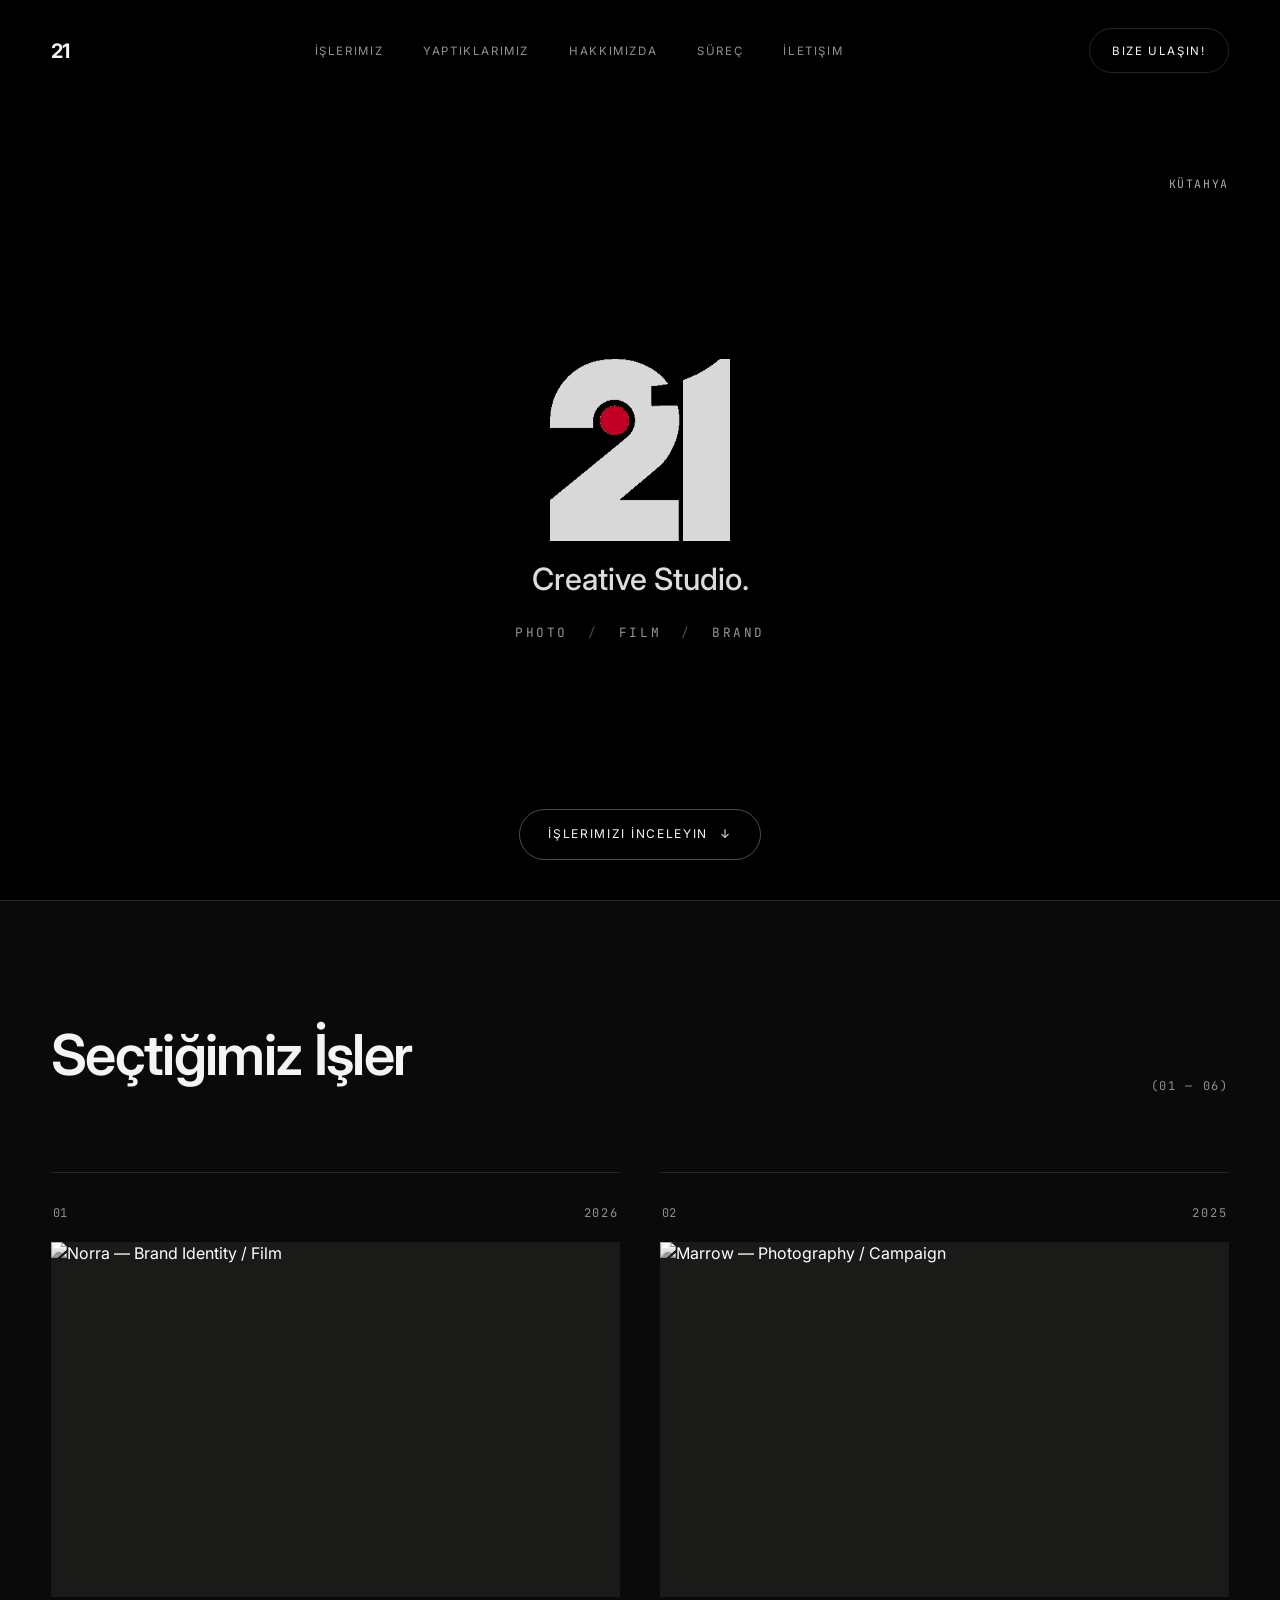
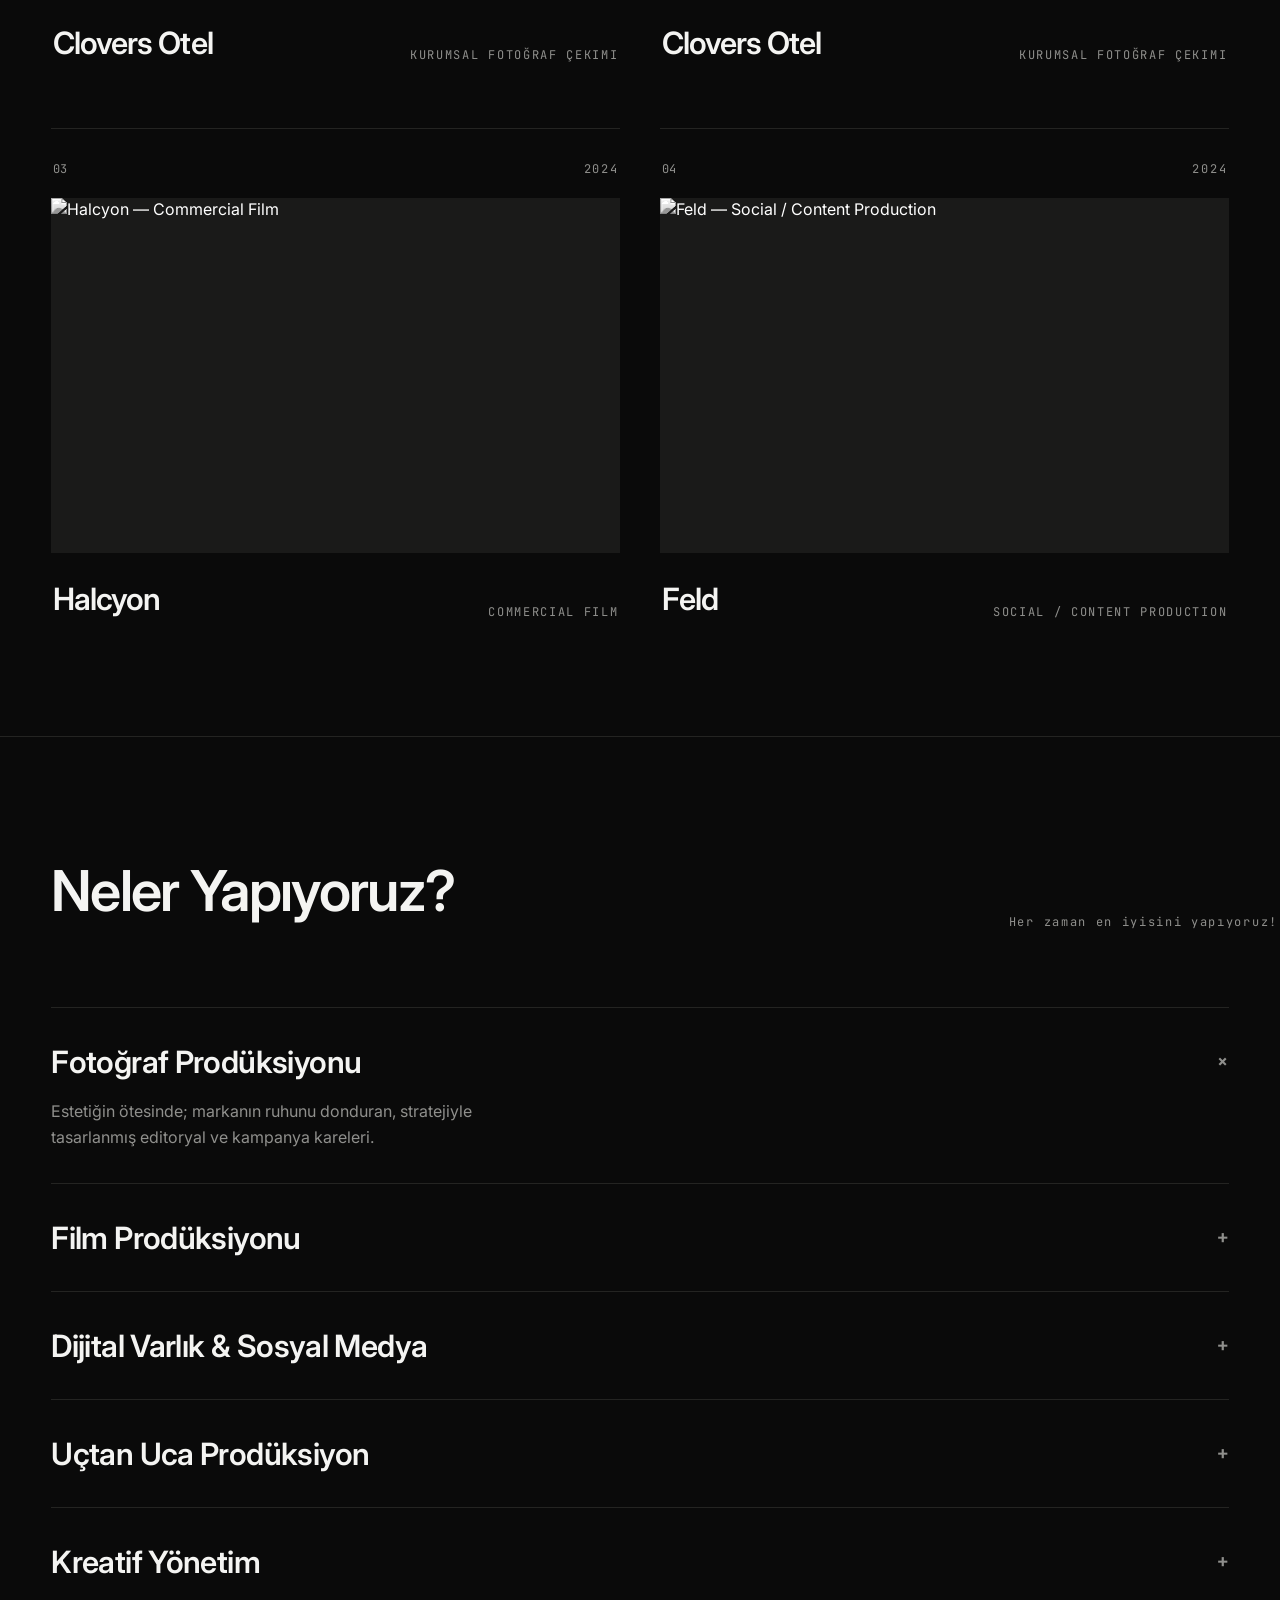
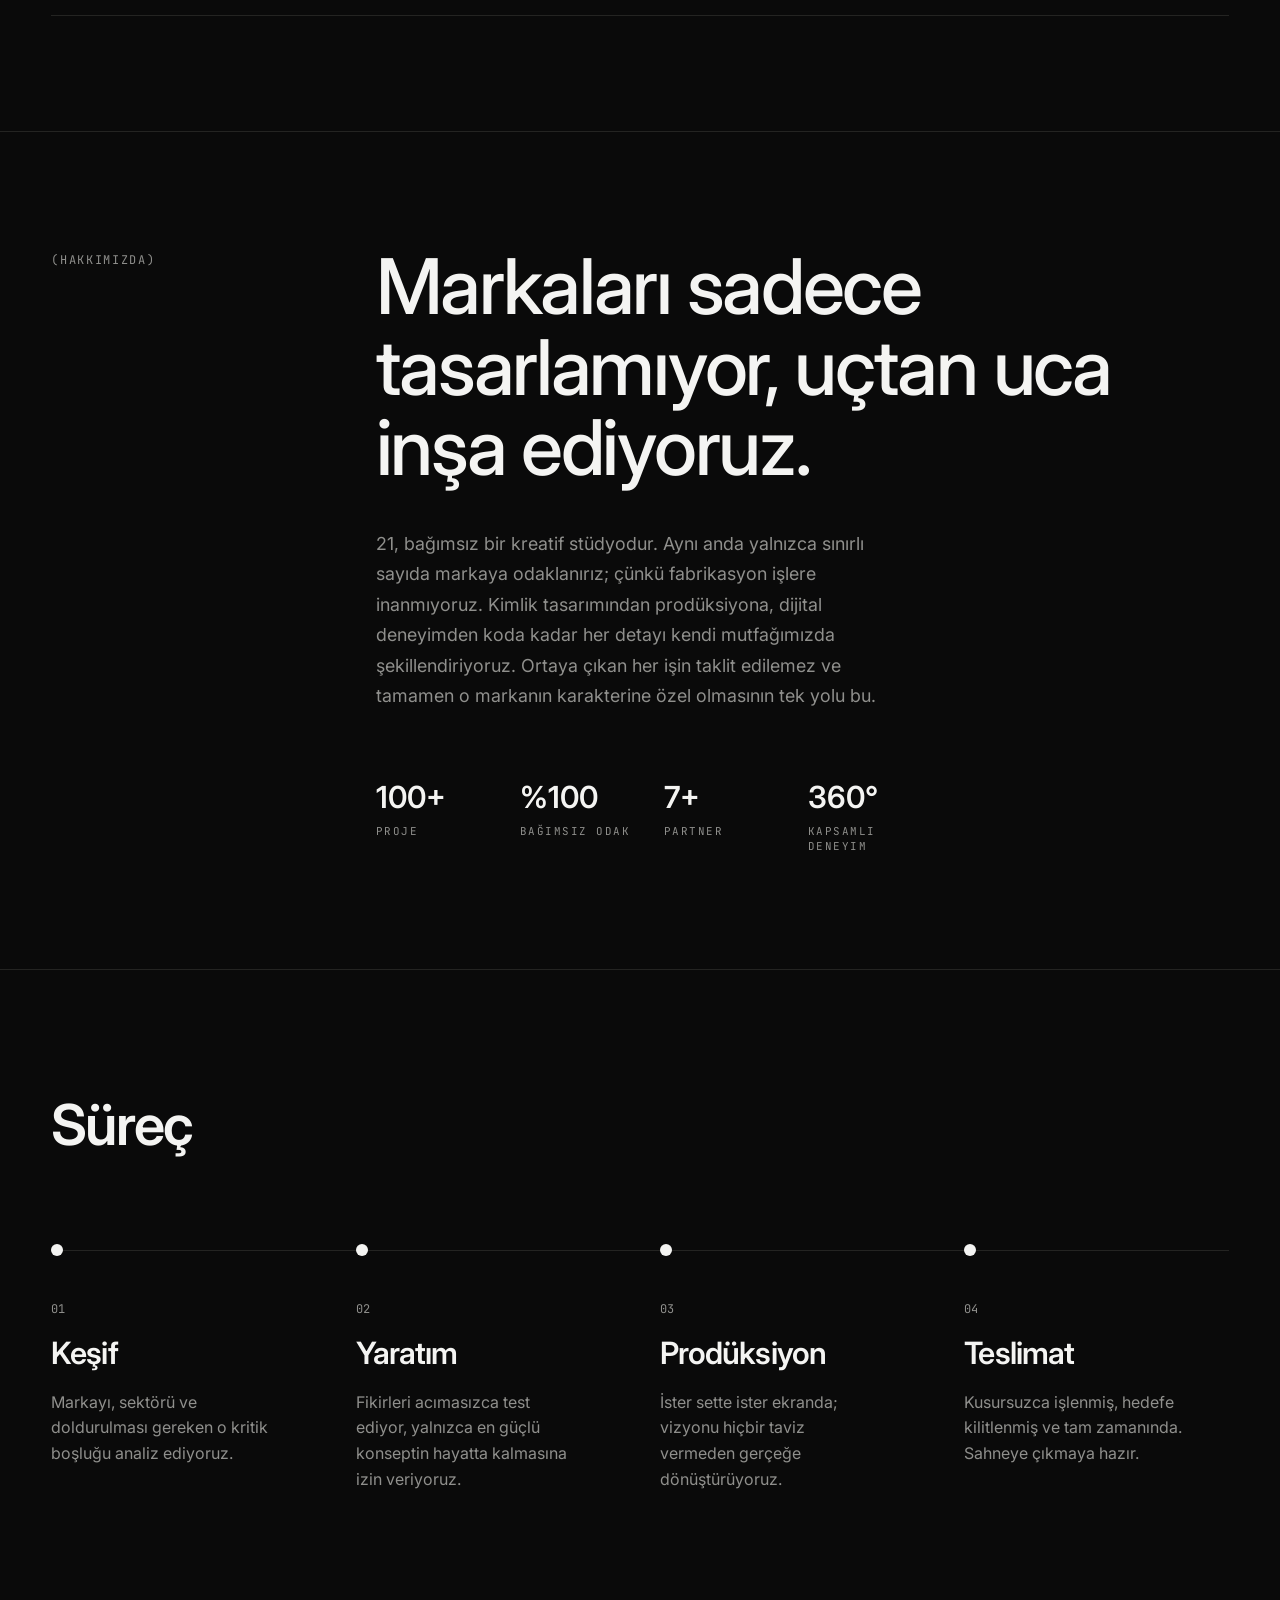
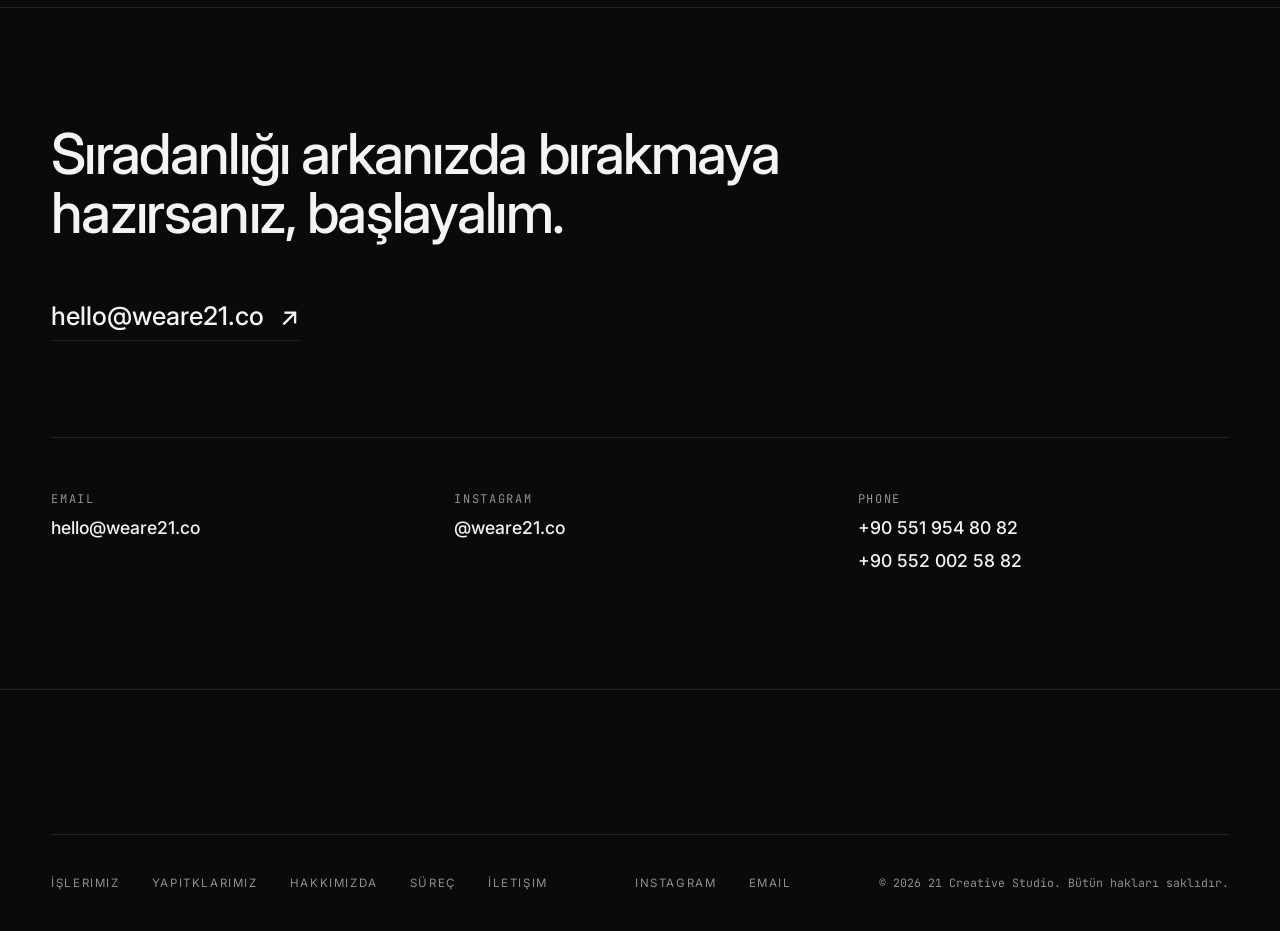
==== index.html @ 842f1d1d "index.html" ====
<!DOCTYPE html>
<html lang="en">
<head>
<meta charset="UTF-8">
<meta name="viewport" content="width=device-width, initial-scale=1.0">
<title>21 — Creative Studio</title>
<meta name="description" content="21 is a creative studio working across photography, cinematography, branding, social and content production. We believe strong visuals create unforgettable brands.">
<meta name="keywords" content="21 studio, creative agency, photography studio, commercial film production, brand identity agency, content production studio">
<meta property="og:title" content="21 — Creative Studio">
<meta property="og:description" content="Photography. Film. Brand. A creative studio building unforgettable visual identities.">
<meta property="og:type" content="website">
<meta property="og:image" content="images/og-cover.jpg">
<meta name="twitter:card" content="summary_large_image">
<link rel="icon" href="logo.png">
<link rel="preconnect" href="https://fonts.googleapis.com">
<link rel="preconnect" href="https://fonts.gstatic.com" crossorigin>
<link href="https://fonts.googleapis.com/css2?family=Inter:wght@300;400;500;600;700;800&family=JetBrains+Mono:wght@400;500&display=swap" rel="stylesheet">
<link rel="stylesheet" href="style.css">
</head>
<body>

<!-- ================= NAV ================= -->
<input type="checkbox" id="menu-toggle" class="menu-toggle-input">

<header class="navbar">
  <div class="container navbar__inner">
    <a href="#top" class="navbar__logo">21</a>

    <nav class="navbar__links">
      <a href="#work">İşlerimiz</a>
      <a href="#services">Yaptıklarımız</a>
      <a href="#about">Hakkımızda</a>
      <a href="#process">Süreç</a>
      <a href="#contact">İletişim</a>
    </nav>

    <a href="#contact" class="navbar__cta">Bize Ulaşın!</a>

    <label for="menu-toggle" class="navbar__burger" aria-label="Toggle menu">
      <span></span><span></span><span></span>
    </label>
  </div>

  <!-- fullscreen mobile menu -->
  <div class="mobile-menu">
    <nav class="mobile-menu__links">
      <a href="#work">İşlerimiz</a>
      <a href="#services">Yaptıklarımız</a>
      <a href="#about">hakkımızda</a>
      <a href="#process">süreç</a>
      <a href="#contact">iletişim</a>
    </nav>
  </div>
</header>

<!-- ================= HERO ================= -->
<section id="top" class="hero">
  <video class="hero__video" autoplay muted loop playsinline oncanplay="this.playbackRate = 0.7;" poster="images/hero-poster.jpg">
  <source src="videos/hero.mp4" type="video/mp4">
</video>
  <div class="hero__overlay"></div>
  <div class="hero__vignette"></div>

  <div class="container hero__inner">
    <div class="hero__meta">
      <span></span>
      <span> Kütahya</span>
    </div>

    <div class="hero__center">
      <h1 class="hero__title reveal-up" style="--d:0.1s">
    <img src="logo.png" alt="WeAre21 Logo" class="hero__logo">
  </h1>
      <p class="hero__subtitle reveal-up" style="--d:0.3s">Creative Studio.</p>
      <p class="hero__tags reveal-up" style="--d:0.5s">Photo <span>/</span> Film <span>/</span> Brand</p>
    </div>

    <div class="hero__cta reveal-up" style="--d:0.7s">
      <a href="#work" class="btn btn--outline">İşlerimizi İnceleyin <span class="btn__arrow">↓</span></a>
    </div>
  </div>
</section>

<main>

<!-- ================= SELECTED WORK ================= -->
<section id="work" class="section">
  <div class="container">
    <div class="section__head">
      <h2 class="reveal-on-scroll">Seçtiğimiz İşler</h2>
      <span class="section__count">(01 — 06)</span>
    </div>

    <div class="work-grid">

      <a href="#contact" class="work-card">
        <div class="work-card__top"><span class="idx">01</span><span class="year">2026</span></div>
        <div class="work-card__image">
          <img src="images/otel1.jpg" alt="Norra — Brand Identity / Film" loading="lazy">
        </div>
        <div class="work-card__bottom"><h3>Clovers Otel</h3><p>Kurumsal Fotoğraf çekimi</p></div>
      </a>

      <a href="#contact" class="work-card">
        <div class="work-card__top"><span class="idx">02</span><span class="year">2025</span></div>
        <div class="work-card__image">
          <img src="images/otel2.png" alt="Marrow — Photography / Campaign" loading="lazy">
        </div>
        <div class="work-card__bottom"><h3>Clovers Otel</h3><p>Kurumsal Fotoğraf çekimi</p></div>
      </a>

      <a href="#contact" class="work-card">
        <div class="work-card__top"><span class="idx">03</span><span class="year">2024</span></div>
        <div class="work-card__image">
          <img src="https://images.unsplash.com/photo-1492691527719-9d1e07e534b4?q=80&w=1600&auto=format&fit=crop" alt="Halcyon — Commercial Film" loading="lazy">
        </div>
        <div class="work-card__bottom"><h3>Halcyon</h3><p>Commercial Film</p></div>
      </a>

      <a href="#contact" class="work-card">
        <div class="work-card__top"><span class="idx">04</span><span class="year">2024</span></div>
        <div class="work-card__image">
          <img src="https://images.unsplash.com/photo-1493723843671-1d655e66ac1c?q=80&w=1600&auto=format&fit=crop" alt="Feld — Social / Content Production" loading="lazy">
        </div>
        <div class="work-card__bottom"><h3>Feld</h3><p>Social / Content Production</p></div>
      </a>

      <!-- <a href="#contact" class="work-card">
        <div class="work-card__top"><span class="idx">05</span><span class="year">2024</span></div>
        <div class="work-card__image">
          <img src="https://images.unsplash.com/photo-1478720568477-152d9b164e26?q=80&w=1600&auto=format&fit=crop" alt="Ostro — Creative Direction" loading="lazy">
        </div>
        <div class="work-card__bottom"><h3>Ostro</h3><p>Creative Direction</p></div>
      </a>

      <a href="#contact" class="work-card">
        <div class="work-card__top"><span class="idx">06</span><span class="year">2023</span></div>
        <div class="work-card__image">
          <img src="https://images.unsplash.com/photo-1611162617213-7d7a39e9b1d7?q=80&w=1600&auto=format&fit=crop" alt="Vantage — Brand Identity" loading="lazy">
        </div>
        <div class="work-card__bottom"><h3>Vantage</h3><p>Brand Identity</p></div>
      </a> -->

    </div>
  </div>
</section>

<!-- ================= SERVICES ================= -->
<section id="services" class="section">
  <div class="container">
    <div class="section__head">
      <h2 class="reveal-on-scroll">Neler Yapıyoruz?</h2>
      <span class="section__count section__count--text">Her zaman en iyisini yapıyoruz!</span>
    </div>

    <div class="accordion">

      <details class="accordion__item" open>
        <summary>Fotoğraf Prodüksiyonu <span class="accordion__icon">+</span></summary>
        <p>Estetiğin ötesinde; markanın ruhunu donduran, stratejiyle tasarlanmış editoryal ve kampanya kareleri.</p>
      </details>

      <details class="accordion__item">
        <summary>Film Prodüksiyonu <span class="accordion__icon">+</span></summary>
        <p>İzlenip geçilen değil; kitleleri harekete geçiren, algıyı yöneten sinematik hikayeler.</p>
      </details>

      <details class="accordion__item">
        <summary>Dijital Varlık & Sosyal Medya <span class="accordion__icon">+</span></summary>
        <p>Zamana ve trendlere yenilmeyen; kalıcı bir miras yaratmak için inşa edilmiş ikonik görsel diller.</p>
      </details>

      <details class="accordion__item">
        <summary>Uçtan Uca Prodüksiyon <span class="accordion__icon">+</span></summary>
        <p>Boş bir taslaktan yayındaki son kurguya kadar; vizyondan asla taviz vermeyen anahtar teslim üretim.</p>
      </details>

      <details class="accordion__item">
        <summary>Kreatif Yönetim <span class="accordion__icon">+</span></summary>
        <p>Markanın omurgasını koruyan, tüm karmaşık parçaları tek ve kusursuz bir vizyonda birleştiren keskin bakış açısı.</p>
      </details>

      <!-- <details class="accordion__item">
        <summary>Creative Direction <span class="accordion__icon">+</span></summary>
        <p>The point of view that holds a brand together.</p>
      </details> -->

    </div>
  </div>
</section>

<!-- ================= ABOUT ================= -->
<section id="about" class="section">
  <div class="container about-grid">
    <div class="about-grid__label">
      <span class="eyebrow">(Hakkımızda)</span>
    </div>
    <div class="about-grid__content">
      <p class="statement reveal-on-scroll">Markaları sadece tasarlamıyor, uçtan uca inşa ediyoruz.</p>
      <p class="body-copy"> 21, bağımsız bir kreatif stüdyodur. Aynı anda yalnızca sınırlı sayıda markaya odaklanırız; çünkü fabrikasyon işlere inanmıyoruz. Kimlik tasarımından prodüksiyona, dijital deneyimden koda kadar her detayı kendi mutfağımızda şekillendiriyoruz. Ortaya çıkan her işin taklit edilemez ve tamamen o markanın karakterine özel olmasının tek yolu bu.</p>

      <div class="stats">
        <div><strong>100+</strong><span>proje</span></div>
        <div><strong>%100</strong><span>bağımsız Odak</span></div>
        <div><strong>7+</strong><span>Partner </span></div>
        <div><strong>360°</strong><span>Kapsamlı Deneyim</span></div>
      </div>
    </div>
  </div>
</section>

<!-- ================= PROCESS ================= -->
<section id="process" class="section">
  <div class="container">
    <h2 class="reveal-on-scroll">Süreç</h2>

    <div class="timeline">
      <div class="timeline__line"></div>

      <div class="timeline__item">
        <span class="timeline__dot"></span>
        <span class="idx">01</span>
        <h3>Keşif</h3>
        <p>Markayı, sektörü ve doldurulması gereken o kritik boşluğu analiz ediyoruz.</p>
      </div>
      <div class="timeline__item">
        <span class="timeline__dot"></span>
        <span class="idx">02</span>
        <h3>Yaratım</h3>
        <p>Fikirleri acımasızca test ediyor, yalnızca en güçlü konseptin hayatta kalmasına izin veriyoruz.</p>
      </div>
      <div class="timeline__item">
        <span class="timeline__dot"></span>
        <span class="idx">03</span>
        <h3>Prodüksiyon</h3>
        <p>İster sette ister ekranda; vizyonu hiçbir taviz vermeden gerçeğe dönüştürüyoruz.</p>
      </div>
      <div class="timeline__item">
        <span class="timeline__dot"></span>
        <span class="idx">04</span>
        <h3>Teslimat</h3>
        <p>Kusursuzca işlenmiş, hedefe kilitlenmiş ve tam zamanında. Sahneye çıkmaya hazır.</p>
      </div>
    </div>
  </div>
</section>

<!-- 
<section class="section section--marquee">
  <div class="container">
    <h2 class="reveal-on-scroll">Bize Güvenenler</h2>
  </div>
  <div class="marquee">
    <div class="marquee__track">
      <span>Norra</span><span>Marrow</span><span>Halcyon</span><span>Feld</span>
      <span>Ostro</span><span>Vantage</span><span>Kindred</span><span>Solace</span>
      <span>Norra</span><span>Marrow</span><span>Halcyon</span><span>Feld</span>
      <span>Ostro</span><span>Vantage</span><span>Kindred</span><span>Solace</span>
    </div>
  </div>
</section> -->

<!-- ================= TESTIMONIALS (pure CSS radio slider) =================
<section class="section">
  <div class="container">
    <h2 class="reveal-on-scroll">What Clients Say</h2>

    <div class="slider">
      <input type="radio" name="slide" id="slide-1" class="slider__radio" checked>
      <input type="radio" name="slide" id="slide-2" class="slider__radio">
      <input type="radio" name="slide" id="slide-3" class="slider__radio">

      <div class="slider__track">

        <div class="slider__slide" id="panel-1">
          <p class="quote">“21 didn't just shoot our campaign, they gave the brand a way of seeing itself. Every asset since has followed their language.”</p>
          <div class="slider__author"><strong>Elif Duran</strong><span>Marketing Director, Norra</span></div>
        </div>

        <div class="slider__slide" id="panel-2">
          <p class="quote">“The most disciplined creative team we've worked with. Nothing ships until it's right — and it's always right.”</p>
          <div class="slider__author"><strong>Marcus Ege</strong><span>Founder, Halcyon</span></div>
        </div>

        <div class="slider__slide" id="panel-3">
          <p class="quote">“They think like an in-house team but move like an agency three times their size.”</p>
          <div class="slider__author"><strong>Priya Nair</strong><span>Brand Lead, Feld</span></div>
        </div>

      </div>

      <div class="slider__dots">
        <label for="slide-1"></label>
        <label for="slide-2"></label>
        <label for="slide-3"></label>
      </div>
    </div>
  </div>
</section> -->

<!-- ================= CONTACT ================= -->
<section id="contact" class="section">
  <div class="container">
    <h2 class="statement reveal-on-scroll">Sıradanlığı arkanızda bırakmaya hazırsanız, başlayalım.</h2>

    <a href="mailto:hello@weare21.co" class="contact-email">
      hello@weare21.co <span class="contact-email__arrow">↗</span>
    </a>

    <div class="channels">
      <a href="mailto:hello@weare21.co">
        <span class="eyebrow">Email</span>
        <p>hello@weare21.co</p>
      </a>
      <a href="https://instagram.com/weare21.co" target="_blank" rel="noreferrer">
        <span class="eyebrow">Instagram</span>
        <p>@weare21.co</p>
      </a>
      <a href="tel:+905550002121">
        <span class="eyebrow">Phone</span>
        <p>+90 551 954 80 82</p>
        <p>+90 552 002 58 82</p>
      </a>
    </div>
  </div>
</section>

</main>

<!-- ================= FOOTER ================= -->
<footer class="footer">
  <div class="container">
    <a href="logo.png" class="footer__wordmark"></a>

    <div class="footer__row">
      <nav class="footer__nav">
        <a href="#work">İşlerimiz</a>
        <a href="#services">Yapıtklarımız</a>
        <a href="#about">Hakkımızda</a>
        <a href="#process">Süreç</a>
        <a href="#contact">İletişim</a>
      </nav>

      <div class="footer__social">
        <a href="https://instagram.com/weare21.co" target="_blank" rel="noreferrer">Instagram</a>
        <a href="mailto:hello@weare21.co">Email</a>
      </div>

      <p class="footer__copy">© 2026 21 Creative Studio. Bütün hakları saklıdır.</p>
    </div>
  </div>
</footer>

</body>
</html>
---- style.css ----
/* =========================================================
   21 — CREATIVE STUDIO
   Pure HTML + CSS build. No JS, no frameworks, no build step.
   ========================================================= */

/* ---------- Tokens ---------- */
:root {
  --ink: #0a0a0a;
  --void: #000000;
  --paper: #f4f4f2;
  --smoke: #8f8f8c;
  --line: #242422;

  --font-sans: "Inter", "Helvetica Neue", Arial, sans-serif;
  --font-mono: "JetBrains Mono", ui-monospace, monospace;

  --ease: cubic-bezier(0.16, 1, 0.3, 1);

  --container-max: 1600px;
  --gutter: clamp(1.25rem, 4vw, 4rem);

  --fs-hero: clamp(3.2rem, 11vw, 11rem);
  --fs-display: clamp(2.2rem, 6vw, 6rem);
  --fs-h2: clamp(2rem, 4.4vw, 4.2rem);
  --fs-h3: clamp(1.35rem, 2.4vw, 2.1rem);
}

/* ---------- Reset ---------- */
* { box-sizing: border-box; margin: 0; padding: 0; }
html {
  background: var(--ink);
  scroll-behavior: smooth;
}
body {
  background: var(--ink);
  color: var(--paper);
  font-family: var(--font-sans);
  -webkit-font-smoothing: antialiased;
  -moz-osx-font-smoothing: grayscale;
  overflow-x: hidden;
  line-height: 1.4;
}
img { display: block; max-width: 100%; height: auto; }
a { color: inherit; text-decoration: none; }
ul, ol { list-style: none; }
button { font: inherit; background: none; border: none; color: inherit; }

::selection { background: var(--paper); color: var(--ink); }

/* film-grain texture, pure CSS, no JS */
body::before {
  content: "";
  position: fixed;
  inset: 0;
  z-index: 60;
  pointer-events: none;
  opacity: 0.045;
  mix-blend-mode: overlay;
  background-image: url("data:image/svg+xml;utf8,<svg xmlns='http://www.w3.org/2000/svg' width='140' height='140'><filter id='n'><feTurbulence type='fractalNoise' baseFrequency='0.9' numOctaves='2' stitchTiles='stitch'/></filter><rect width='100%25' height='100%25' filter='url(%23n)'/></svg>");
}

.container {
  width: 100%;
  max-width: var(--container-max);
  margin: 0 auto;
  padding-left: var(--gutter);
  padding-right: var(--gutter);
}

.eyebrow {
  font-family: var(--font-mono);
  font-size: 0.75rem;
  text-transform: uppercase;
  letter-spacing: 0.14em;
  color: var(--smoke);
}

.idx {
  font-family: var(--font-mono);
  font-size: 0.75rem;
  color: var(--smoke);
  font-variant-numeric: tabular-nums;
}

h1, h2, h3 { font-weight: 600; letter-spacing: -0.03em; }

/* ---------- Buttons ---------- */
.btn {
  display: inline-flex;
  align-items: center;
  gap: 0.75rem;
  font-family: var(--font-sans);
  font-size: 0.75rem;
  text-transform: uppercase;
  letter-spacing: 0.14em;
  padding: 1rem 1.75rem;
  border-radius: 999px;
  transition: border-color 0.4s var(--ease), background-color 0.4s var(--ease), color 0.4s var(--ease);
}
.btn--outline {
  border: 1px solid rgba(244, 244, 242, 0.3);
  color: var(--paper);
}
.btn--outline:hover {
  border-color: var(--paper);
  background: rgba(244, 244, 242, 0.06);
}
.btn__arrow { display: inline-block; transition: transform 0.4s var(--ease); }
.btn--outline:hover .btn__arrow { transform: translateY(3px); }

/* =========================================================
   NAVBAR
   ========================================================= */
.menu-toggle-input { display: none; }

.navbar {
  position: fixed;
  top: 0; left: 0; right: 0;
  z-index: 50;
}
.navbar__inner {
  display: flex;
  align-items: center;
  justify-content: space-between;
  padding-top: 1.75rem;
  padding-bottom: 1.75rem;
}
.navbar__logo {
  font-size: 1.25rem;
  font-weight: 700;
  letter-spacing: -0.05em;
}
.navbar__links {
  display: none;
  gap: 2.5rem;
}
.navbar__links a {
  font-size: 0.72rem;
  text-transform: uppercase;
  letter-spacing: 0.14em;
  color: var(--smoke);
  transition: color 0.3s ease;
}
.navbar__links a:hover { color: var(--paper); }

.navbar__cta {
  display: none;
  font-size: 0.72rem;
  text-transform: uppercase;
  letter-spacing: 0.14em;
  border: 1px solid var(--line);
  padding: 0.85rem 1.4rem;
  border-radius: 999px;
  transition: border-color 0.3s ease;
}
.navbar__cta:hover { border-color: var(--paper); }

.navbar__burger {
  display: flex;
  flex-direction: column;
  gap: 5px;
  cursor: pointer;
  z-index: 55;
}
.navbar__burger span {
  width: 22px;
  height: 1.5px;
  background: var(--paper);
  transition: transform 0.4s var(--ease), opacity 0.3s ease;
}

.mobile-menu {
  position: fixed;
  inset: 0;
  background: var(--ink);
  z-index: 45;
  display: flex;
  align-items: center;
  clip-path: inset(0 0 100% 0);
  transition: clip-path 0.6s var(--ease);
}
.mobile-menu__links {
  display: flex;
  flex-direction: column;
  width: 100%;
  padding: 0 var(--gutter);
}
.mobile-menu__links a {
  font-size: var(--fs-display);
  font-weight: 600;
  letter-spacing: -0.03em;
  padding: 0.6rem 0;
  border-bottom: 1px solid var(--line);
}

#menu-toggle:checked ~ .navbar .mobile-menu {
  clip-path: inset(0 0 0% 0);
}
#menu-toggle:checked ~ .navbar .navbar__burger span:nth-child(1) {
  transform: translateY(6.5px) rotate(45deg);
}
#menu-toggle:checked ~ .navbar .navbar__burger span:nth-child(2) {
  opacity: 0;
}
#menu-toggle:checked ~ .navbar .navbar__burger span:nth-child(3) {
  transform: translateY(-6.5px) rotate(-45deg);
}

@media (min-width: 860px) {
  .navbar__links { display: flex; }
  .navbar__cta { display: inline-flex; }
  .navbar__burger { display: none; }
}

/* =========================================================
   HERO
   ========================================================= */
.hero {
  position: relative;
  height: 100svh;
  min-height: 560px;
  width: 100%;
  overflow: hidden;
  background: var(--void);
}
.hero__video {
  position: absolute;
  inset: 0;
  width: 100%;
  height: 100%;
  object-fit: cover;
  opacity: 0.3;
}
.hero__overlay {
  position: absolute;
  inset: 0;
  background: rgba(0, 0, 0, 0.55);
}
.hero__vignette {
  position: absolute;
  inset: 0;
  box-shadow: inset 0 0 18vw 2vw rgba(0, 0, 0, 0.65);
}
.hero__inner {
  position: relative;
  z-index: 2;
  height: 100%;
  display: flex;
  flex-direction: column;
  justify-content: space-between;
  padding-top: 7rem;
  padding-bottom: 2.5rem;
}
.hero__meta {
  display: none;
  justify-content: space-between;
  font-family: var(--font-mono);
  font-size: 0.72rem;
  text-transform: uppercase;
  letter-spacing: 0.14em;
  color: rgba(244, 244, 242, 0.7);
  padding-top: 4rem;
}
.hero__center {
  flex: 1;
  display: flex;
  flex-direction: column;
  align-items: center;
  justify-content: center;
  text-align: center;
}
.hero__title {
  font-size: var(--fs-hero);
  font-weight: 700;
  line-height: 0.92;
  letter-spacing: -0.045em;
}
.hero__subtitle {
  margin-top: 1rem;
  font-size: clamp(1.35rem, 2.4vw, 2.1rem);
  font-weight: 500;
  color: rgba(244, 244, 242, 0.9);
}
.hero__tags {
  margin-top: 1.5rem;
  font-family: var(--font-mono);
  font-size: 0.8rem;
  text-transform: uppercase;
  letter-spacing: 0.2em;
  color: rgba(244, 244, 242, 0.6);
}
.hero__tags span { margin: 0 0.6rem; color: rgba(244, 244, 242, 0.3); }
.hero__cta { display: flex; justify-content: center; }

@media (min-width: 860px) {
  .hero__meta { display: flex; }
}

/* page-load reveal (pure CSS keyframes, staggered via --d) */
@keyframes reveal-up {
  from { opacity: 0; transform: translateY(24px); }
  to { opacity: 1; transform: translateY(0); }
}
.reveal-up {
  opacity: 0;
  animation: reveal-up 1s var(--ease) forwards;
  animation-delay: var(--d, 0s);
}

/* scroll reveal: progressive enhancement using CSS scroll-driven animations
   where supported; content stays fully visible for all other browsers */
.reveal-on-scroll { opacity: 1; }
@supports (animation-timeline: view()) {
  .reveal-on-scroll {
    opacity: 0;
    transform: translateY(24px);
    animation: reveal-up linear both;
    animation-timeline: view();
    animation-range: entry 0% cover 30%;
  }
}

/* =========================================================
   SECTIONS (shared)
   ========================================================= */
.section {
  position: relative;
  padding: clamp(4.5rem, 9vw, 8rem) 0;
  border-top: 1px solid var(--line);
}
main .section:first-of-type,
main .section:not(:first-of-type) { border-top: 1px solid var(--line); }

.section__head {
  display: flex;
  align-items: flex-end;
  justify-content: space-between;
  gap: 1rem;
  margin-bottom: clamp(2.5rem, 6vw, 5rem);
}
.section h2 {
  font-size: var(--fs-h2);
}
.section__count {
  display: none;
  font-family: var(--font-mono);
  font-size: 0.75rem;
  color: var(--smoke);
  letter-spacing: 0.14em;
  white-space: nowrap;
}
.section__count--text { max-width: 220px; text-align: right; }
@media (min-width: 860px) { .section__count { display: block; } }

/* =========================================================
   SELECTED WORK
   ========================================================= */
.work-grid {
  display: grid;
  grid-template-columns: 1fr;
  gap: 4rem 2.5rem;
}
@media (min-width: 760px) {
  .work-grid { grid-template-columns: 1fr 1fr; }
}

.work-card {
  display: block;
  padding-top: 2rem;
  border-top: 1px solid var(--line);
}
.work-card__top {
  display: flex;
  justify-content: space-between;
  margin-bottom: 1.25rem;
  padding: 0 0.1rem;
}
.work-card__top .year {
  font-family: var(--font-mono);
  font-size: 0.75rem;
  text-transform: uppercase;
  letter-spacing: 0.14em;
  color: var(--smoke);
}
.work-card__image {
  position: relative;
  aspect-ratio: 4 / 5;
  overflow: hidden;
  background: #1a1a19;
}
@media (min-width: 760px) {
  .work-card__image { aspect-ratio: 16 / 10; }
}

/* 1. Varsayılan Durum (Siyah Beyaz Başlıyoruz) */
.work-card__image img {
  width: 100%;
  height: 100%;
  object-fit: cover;
  filter: grayscale(1) contrast(1.15);
  transform: scale(1);
  /* Renk geçişini 0.6s yaptık ki yağ gibi aksın */
  transition: transform 0.9s var(--ease), filter 0.6s ease; 
}

/* 2. JavaScript fotoğrafı ekranda gördüğünde renklendirecek (Mobil ve Masaüstü) */
.work-card.in-view .work-card__image img {
  filter: grayscale(0) contrast(1.15);
}

.work-card__image::after {
  content: "";
  position: absolute;
  inset: 0;
  background: rgba(0, 0, 0, 0.25);
  opacity: 0;
  transition: opacity 0.5s ease;
}

.work-card__bottom {
  display: flex;
  align-items: flex-end;
  justify-content: space-between;
  gap: 1rem;
  margin-top: 1.5rem;
  padding: 0 0.1rem;
}
.work-card__bottom h3 {
  font-size: var(--fs-h3);
  transition: transform 0.5s var(--ease);
}

.work-card__bottom p {
  font-family: var(--font-mono);
  font-size: 0.75rem;
  text-transform: uppercase;
  letter-spacing: 0.14em;
  color: var(--smoke);
  text-align: right;
}

/* =========================================================
   3. SADECE BİLGİSAYARLAR İÇİN HOVER (MOUSE) EFEKTLERİ
   ========================================================= */
@media (hover: hover) {
  .work-card:hover .work-card__image img { 
    transform: scale(1.06); 
    filter: grayscale(0) contrast(1.15); 
  }
  
  .work-card:hover .work-card__image::after { 
    opacity: 0; 
  }
  
  .work-card:hover .work-card__bottom h3 { 
    transform: translateX(6px); 
  }
}
/* =========================================================
   SERVICES — native <details> accordion, no JS
   ========================================================= */
.accordion { border-top: 1px solid var(--line); }
.accordion__item {
  border-bottom: 1px solid var(--line);
  padding: 2rem 0;
}
.accordion__item summary {
  display: flex;
  align-items: center;
  justify-content: space-between;
  gap: 1.5rem;
  cursor: pointer;
  font-size: var(--fs-h3);
  font-weight: 600;
  letter-spacing: -0.02em;
  list-style: none;
  transition: transform 0.4s var(--ease);
}
.accordion__item summary::-webkit-details-marker { display: none; }
.accordion__item:hover summary { transform: translateX(6px); }
.accordion__icon {
  font-family: var(--font-mono);
  font-size: 1.2rem;
  color: var(--smoke);
  transition: transform 0.4s var(--ease);
  flex-shrink: 0;
}
.accordion__item[open] .accordion__icon { transform: rotate(45deg); }
.accordion__item p {
  max-width: 30rem;
  color: var(--smoke);
  margin-top: 1rem;
  line-height: 1.6;
}

/* =========================================================
   ABOUT
   ========================================================= */
.about-grid {
  display: grid;
  grid-template-columns: 1fr;
  gap: 2rem;
}
@media (min-width: 860px) {
  .about-grid { grid-template-columns: 3fr 9fr; gap: 2.5rem; }
}
.statement {
  font-size: var(--fs-display);
  font-weight: 500;
  max-width: 46rem;
  letter-spacing: -0.03em;
  line-height: 1.05;
}
.body-copy {
  margin-top: 2.5rem;
  max-width: 34rem;
  color: var(--smoke);
  font-size: clamp(1rem, 1.4vw, 1.15rem);
  line-height: 1.7;
}
.stats {
  margin-top: 4rem;
  display: grid;
  grid-template-columns: repeat(2, 1fr);
  gap: 2rem;
  max-width: 34rem;
}
@media (min-width: 500px) {
  .stats { grid-template-columns: repeat(4, 1fr); }
}
.stats strong {
  display: block;
  font-size: 1.9rem;
  font-weight: 600;
}
.stats span {
  display: block;
  margin-top: 0.35rem;
  font-family: var(--font-mono);
  font-size: 0.68rem;
  text-transform: uppercase;
  letter-spacing: 0.14em;
  color: var(--smoke);
}

/* =========================================================
   PROCESS — minimal timeline
   ========================================================= */
.timeline {
  position: relative;
  margin-top: clamp(3rem, 7vw, 5rem);
  display: grid;
  grid-template-columns: 1fr;
  gap: 3.5rem;
}
@media (min-width: 860px) {
  .timeline { grid-template-columns: repeat(4, 1fr); gap: 2.5rem; }
  .timeline__line {
    position: absolute;
    top: 6px;
    left: 0;
    right: 0;
    height: 1px;
    background: var(--line);
  }
}
.timeline__item { position: relative; }
.timeline__dot {
  display: none;
  width: 12px;
  height: 12px;
  border-radius: 50%;
  background: var(--paper);
  margin-bottom: 2.5rem;
}
@media (min-width: 860px) { .timeline__dot { display: block; } }
.timeline__item h3 {
  font-size: var(--fs-h3);
  margin-top: 0.75rem;
}
.timeline__item p {
  margin-top: 1rem;
  max-width: 22ch;
  color: var(--smoke);
  line-height: 1.6;
}

/* =========================================================
   CLIENTS MARQUEE — pure CSS keyframes
   ========================================================= */
.section--marquee { overflow: hidden; }
.marquee {
  margin-top: 3rem;
  overflow: hidden;
  width: 100%;
}
.marquee__track {
  display: flex;
  width: max-content;
  animation: marquee 32s linear infinite;
}
.marquee:hover .marquee__track { animation-play-state: paused; }
.marquee__track span {
  font-size: clamp(1.8rem, 5vw, 3.2rem);
  font-weight: 600;
  color: rgba(244, 244, 242, 0.25);
  padding: 0 2.5rem;
  white-space: nowrap;
  transition: color 0.4s ease;
}
.marquee__track span:hover { color: rgba(244, 244, 242, 0.9); }
@keyframes marquee {
  from { transform: translateX(0); }
  to { transform: translateX(-50%); }
}

/* =========================================================
   TESTIMONIALS — pure CSS radio-button slider
   ========================================================= */
.slider { position: relative; max-width: 48rem; margin-top: clamp(2.5rem, 6vw, 4rem); }
.slider__radio { display: none; }

.slider__track {
  position: relative;
  min-height: 260px;
}
.slider__slide {
  position: absolute;
  inset: 0;
  opacity: 0;
  transform: translateY(16px);
  transition: opacity 0.5s var(--ease), transform 0.5s var(--ease);
  pointer-events: none;
}
.quote {
  font-size: clamp(1.4rem, 3vw, 2.2rem);
  font-weight: 500;
  line-height: 1.35;
}
.slider__author {
  margin-top: 2rem;
  display: flex;
  align-items: center;
  gap: 0.75rem;
  flex-wrap: wrap;
}
.slider__author strong { font-size: 0.9rem; }
.slider__author span {
  font-family: var(--font-mono);
  font-size: 0.8rem;
  text-transform: uppercase;
  letter-spacing: 0.1em;
  color: var(--smoke);
}

#slide-1:checked ~ .slider__track #panel-1,
#slide-2:checked ~ .slider__track #panel-2,
#slide-3:checked ~ .slider__track #panel-3 {
  opacity: 1;
  transform: translateY(0);
  pointer-events: auto;
}

.slider__dots {
  display: flex;
  gap: 0.75rem;
  margin-top: 2.5rem;
  padding-top: 2rem;
  border-top: 1px solid var(--line);
}
.slider__dots label {
  width: 34px;
  height: 34px;
  border-radius: 50%;
  border: 1px solid var(--line);
  cursor: pointer;
  transition: border-color 0.3s ease, background-color 0.3s ease;
  position: relative;
}
.slider__dots label:hover { border-color: var(--paper); }
#slide-1:checked ~ .slider__dots label:nth-child(1),
#slide-2:checked ~ .slider__dots label:nth-child(2),
#slide-3:checked ~ .slider__dots label:nth-child(3) {
  background: var(--paper);
  border-color: var(--paper);
}

/* =========================================================
   CONTACT
   ========================================================= */
.contact-email {
  display: inline-flex;
  align-items: center;
  gap: 1rem;
  margin-top: clamp(2.5rem, 6vw, 3.5rem);
}
.contact-email span:first-child,
.contact-email {
  font-size: clamp(1.2rem, 2.4vw, 1.6rem);
  font-weight: 500;
}
.contact-email {
  border-bottom: 1px solid var(--line);
  padding-bottom: 0.4rem;
  transition: border-color 0.3s ease;
}
.contact-email:hover { border-color: var(--paper); }
.contact-email__arrow {
  font-size: 1.4rem;
  transition: transform 0.5s var(--ease);
}
.contact-email:hover .contact-email__arrow { transform: translate(4px, -4px); }

.channels {
  margin-top: clamp(4rem, 8vw, 6rem);
  padding-top: 3rem;
  border-top: 1px solid var(--line);
  display: grid;
  grid-template-columns: 1fr;
  gap: 2rem;
}
@media (min-width: 760px) {
  .channels { grid-template-columns: repeat(3, 1fr); }
}
.channels a p {
  margin-top: 0.5rem;
  font-size: 1.1rem;
  font-weight: 500;
  transition: opacity 0.3s ease;
}
.channels a:hover p { opacity: 0.6; }

/* =========================================================
   FOOTER
   ========================================================= */
.footer {
  border-top: 1px solid var(--line);
  padding: 5rem 0 2.5rem;
}
.footer__wordmark {
  display: block;
  font-size: clamp(3.5rem, 18vw, 10rem);
  font-weight: 700;
  letter-spacing: -0.05em;
  line-height: 0.8;
}
.footer__row {
  margin-top: 4rem;
  padding-top: 2.5rem;
  border-top: 1px solid var(--line);
  display: flex;
  flex-direction: column;
  gap: 2rem;
}
@media (min-width: 860px) {
  .footer__row { flex-direction: row; align-items: flex-end; justify-content: space-between; }
}
.footer__nav, .footer__social {
  display: flex;
  flex-wrap: wrap;
  gap: 1.5rem 2rem;
}
.footer__nav a, .footer__social a {
  font-size: 0.72rem;
  text-transform: uppercase;
  letter-spacing: 0.14em;
  color: var(--smoke);
  transition: color 0.3s ease;
}
.footer__nav a:hover, .footer__social a:hover { color: var(--paper); }
.footer__copy {
  font-family: var(--font-mono);
  font-size: 0.72rem;
  color: var(--smoke);
}

/* =========================================================
   ACCESSIBILITY
   ========================================================= */
@media (prefers-reduced-motion: reduce) {
  html { scroll-behavior: auto; }
  *, *::before, *::after {
    animation-duration: 0.01ms !important;
    animation-iteration-count: 1 !important;
    transition-duration: 0.01ms !important;
  }
}
a:focus-visible, summary:focus-visible, label:focus-visible, button:focus-visible {
  outline: 2px solid var(--paper);
  outline-offset: 4px;
}
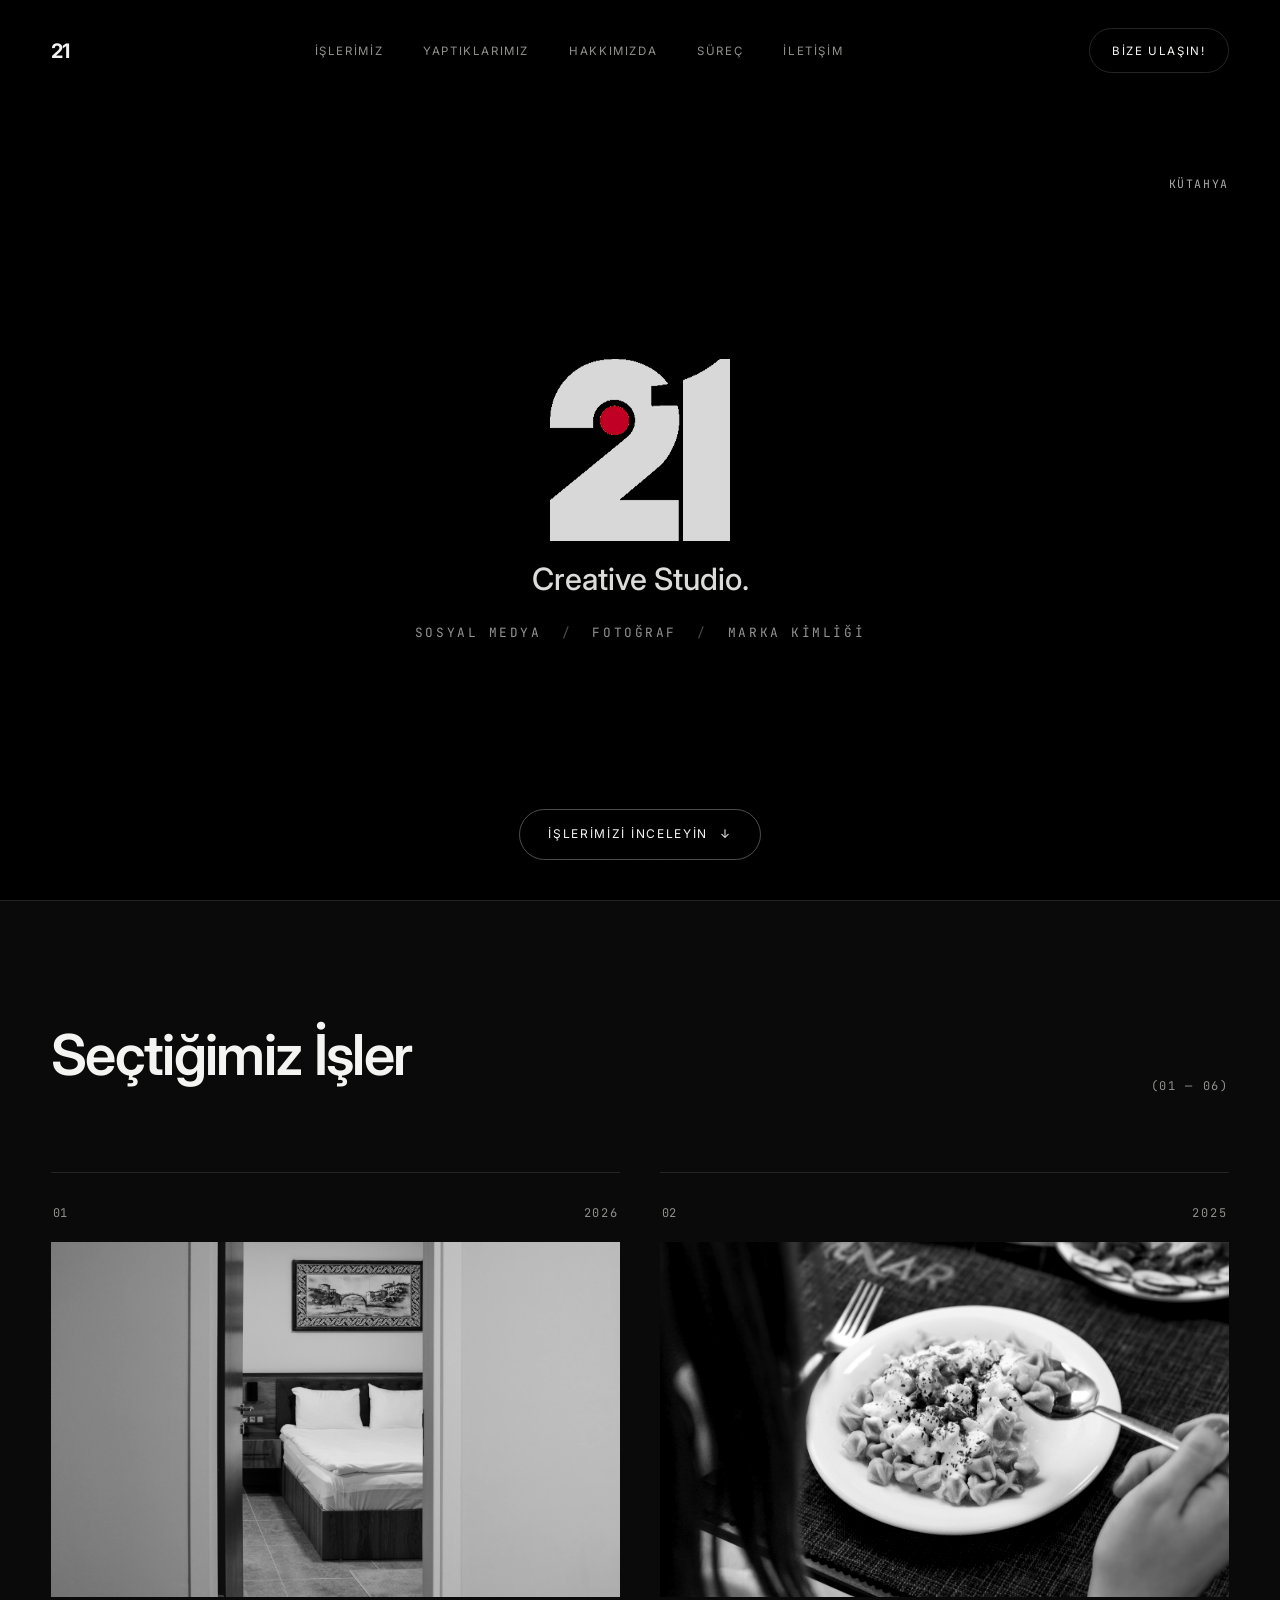
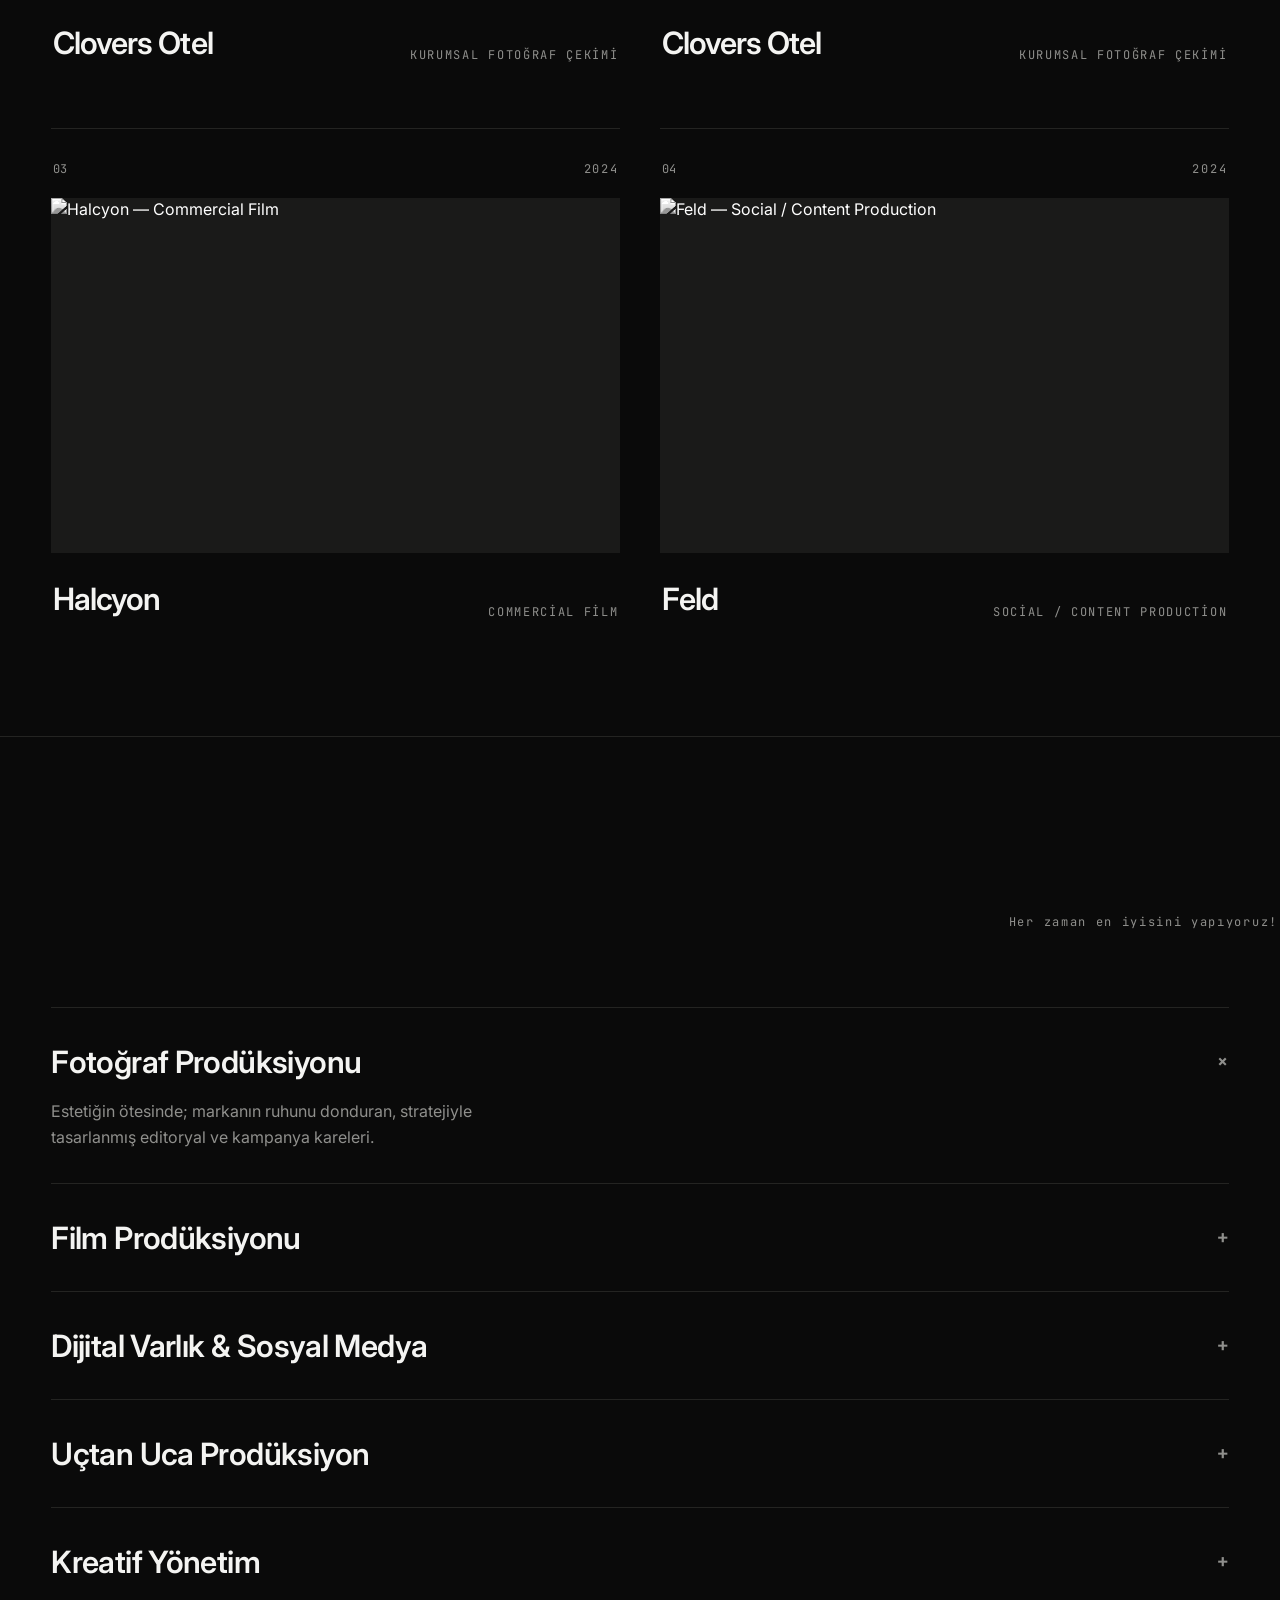
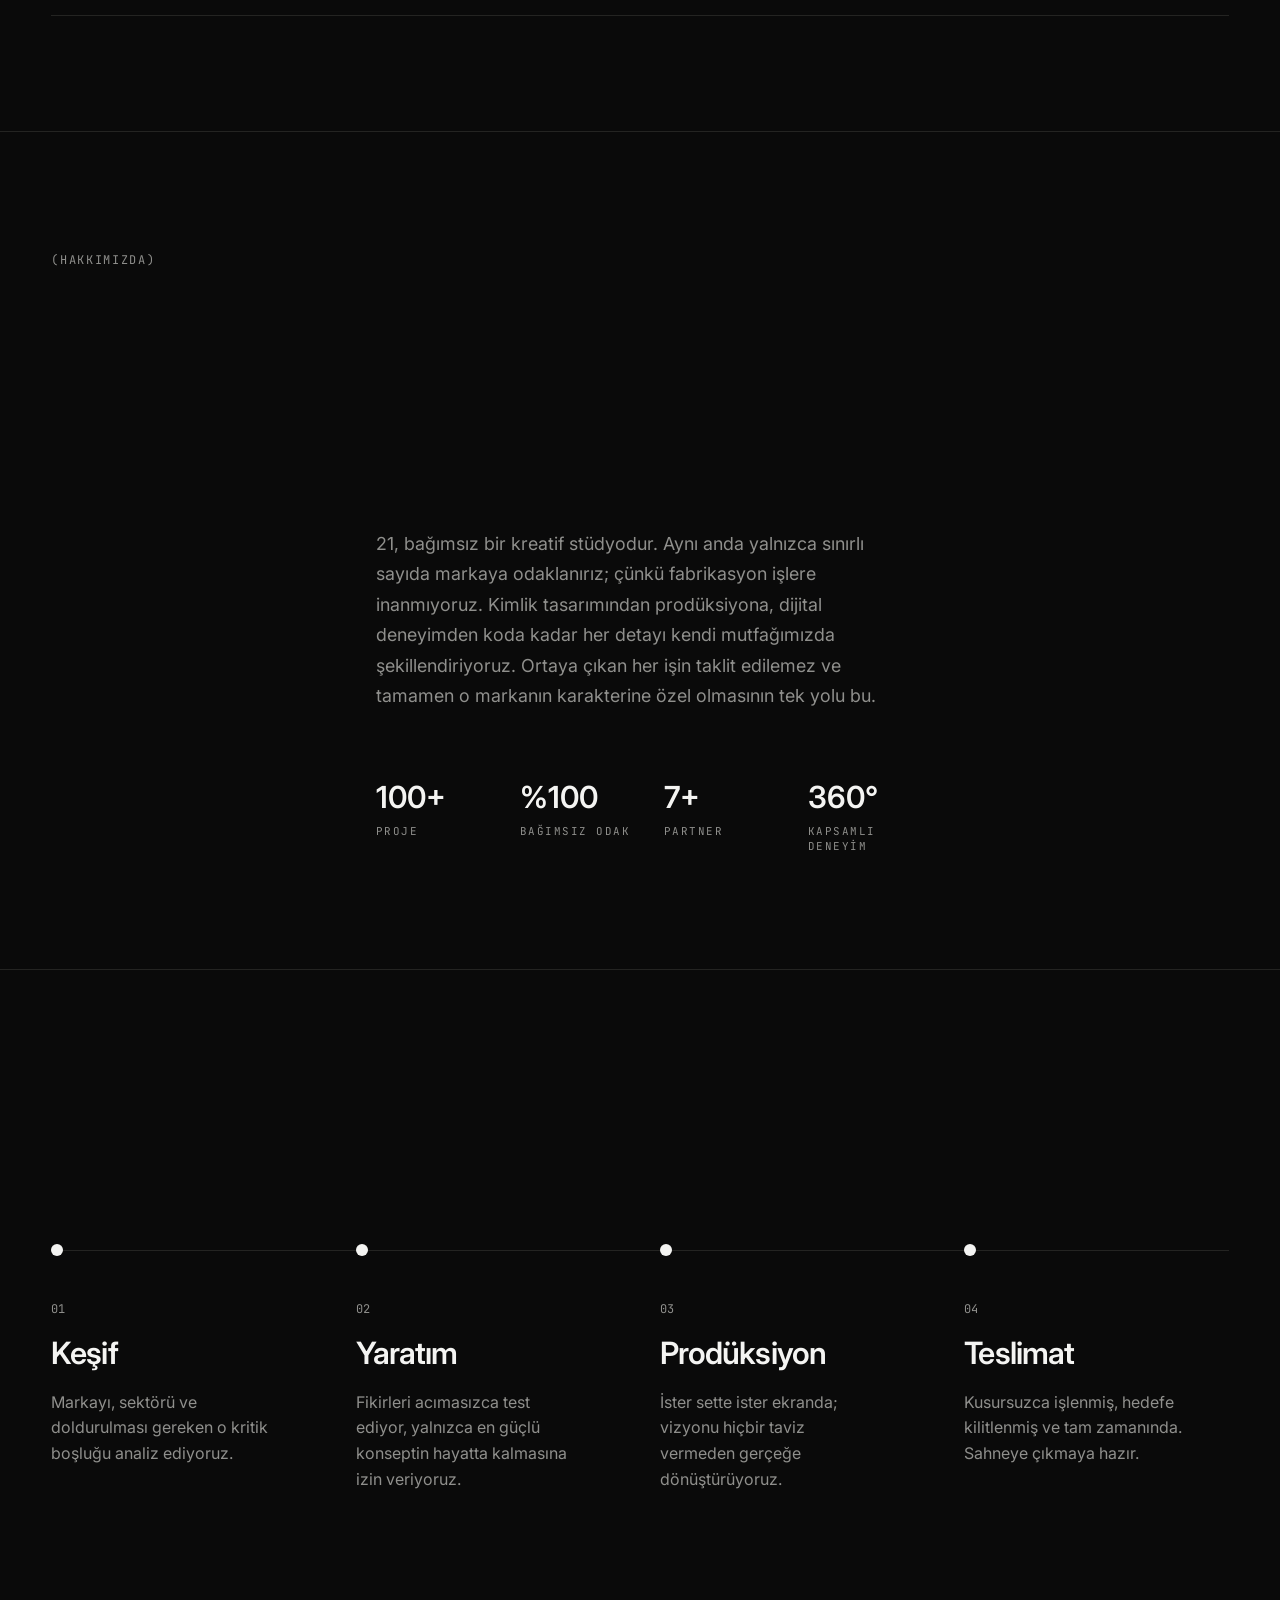
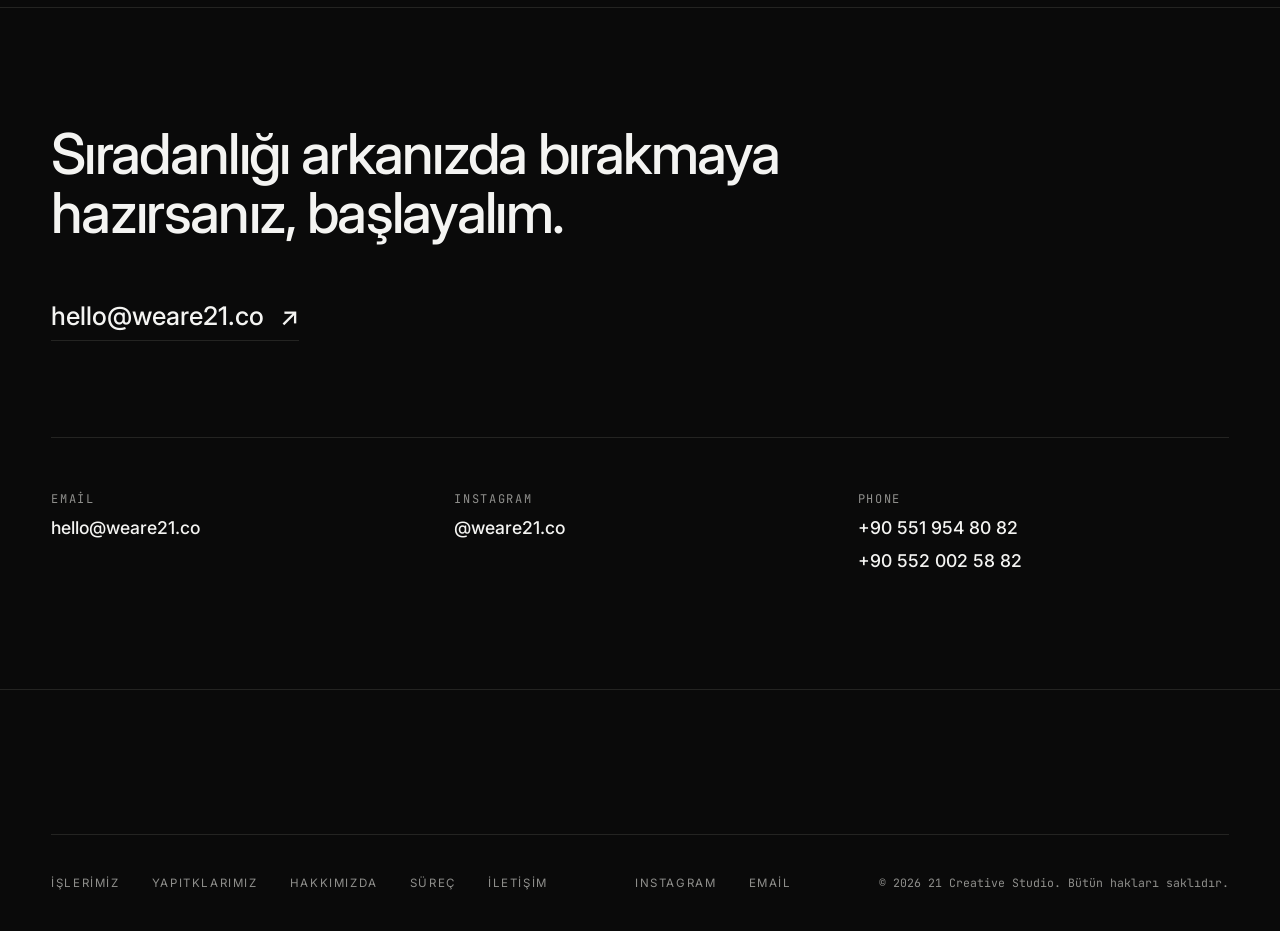
==== commit fff67103: "index.html" ====
--- a/index.html
+++ b/index.html
@@ -1,5 +1,5 @@
 <!DOCTYPE html>
-<html lang="en">
+<html lang="tr">
 <head>
 <meta charset="UTF-8">
 <meta name="viewport" content="width=device-width, initial-scale=1.0">
@@ -72,7 +72,7 @@
     <img src="logo.png" alt="WeAre21 Logo" class="hero__logo">
   </h1>
       <p class="hero__subtitle reveal-up" style="--d:0.3s">Creative Studio.</p>
-      <p class="hero__tags reveal-up" style="--d:0.5s">Photo <span>/</span> Film <span>/</span> Brand</p>
+      <p class="hero__tags reveal-up" style="--d:0.5s"> Sosyal Medya <span>/</span> Fotoğraf <span>/</span> Marka Kimliği </p>
     </div>
 
     <div class="hero__cta reveal-up" style="--d:0.7s">
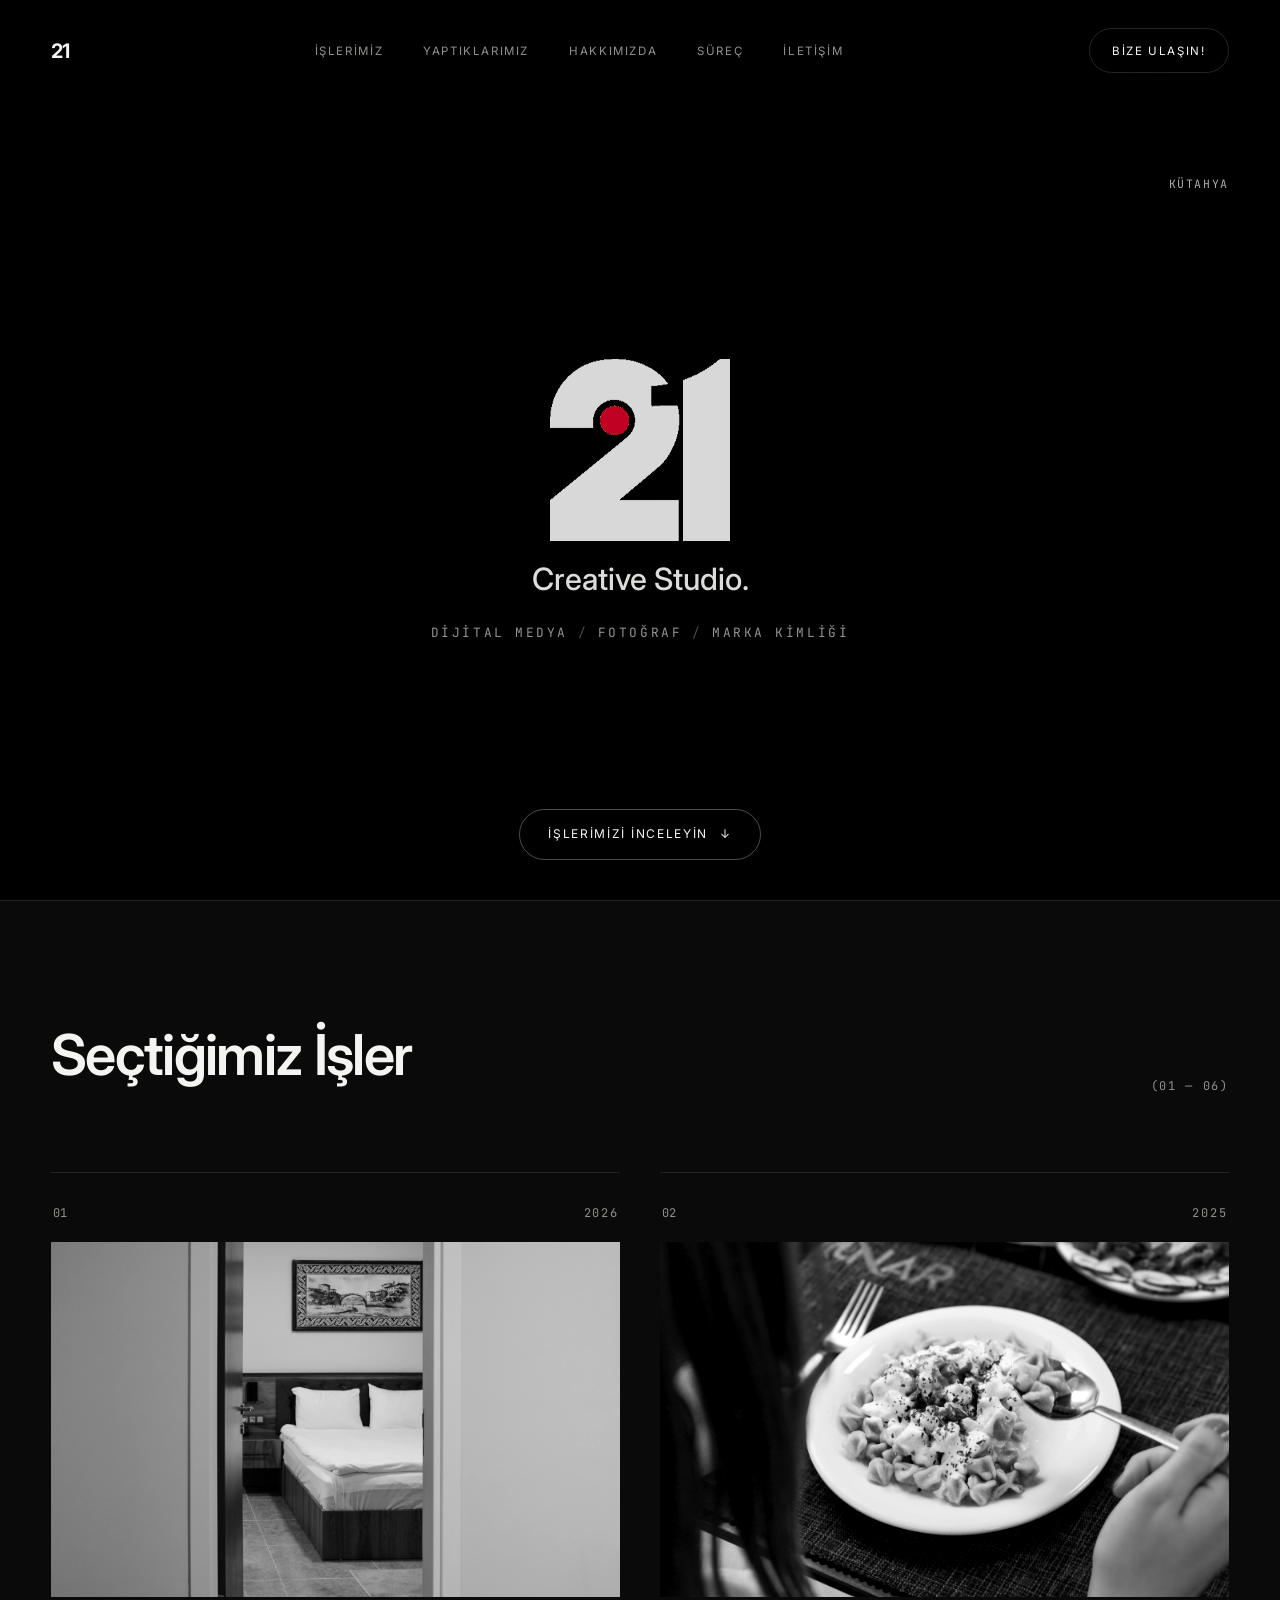
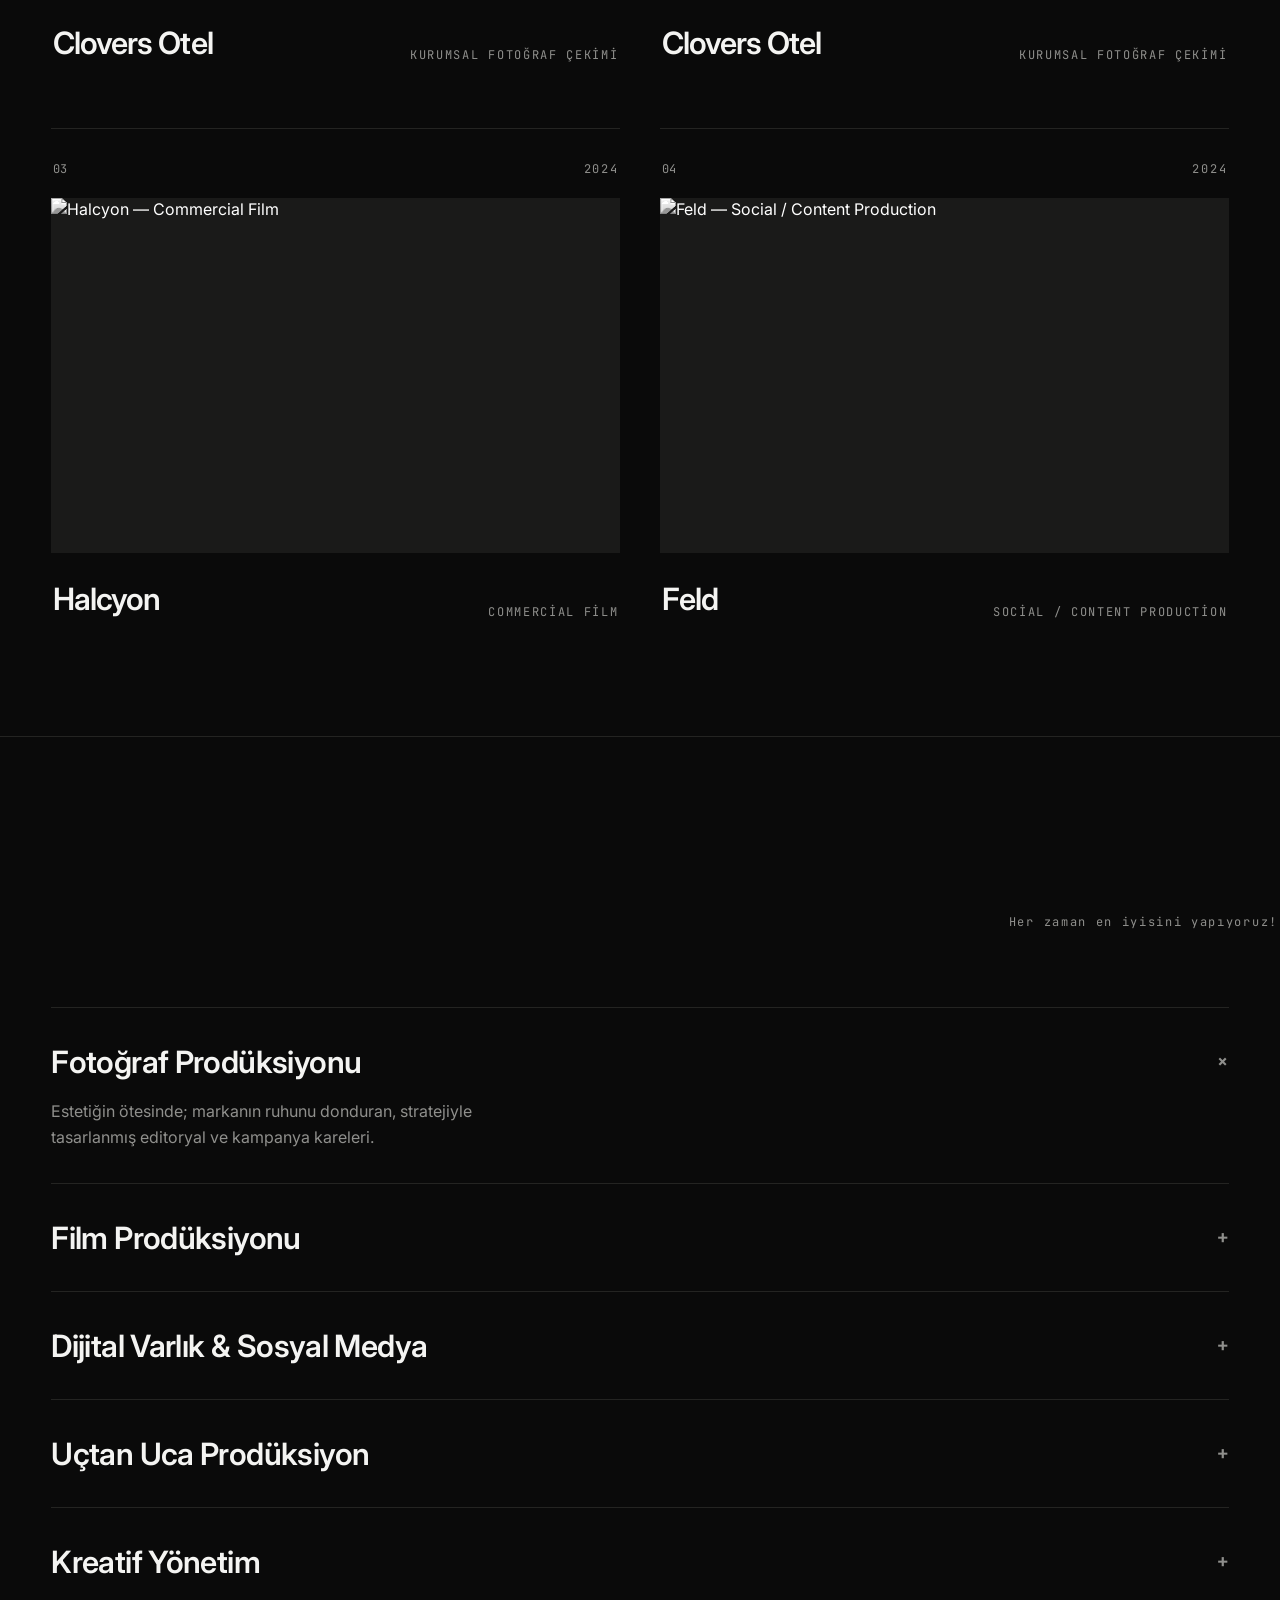
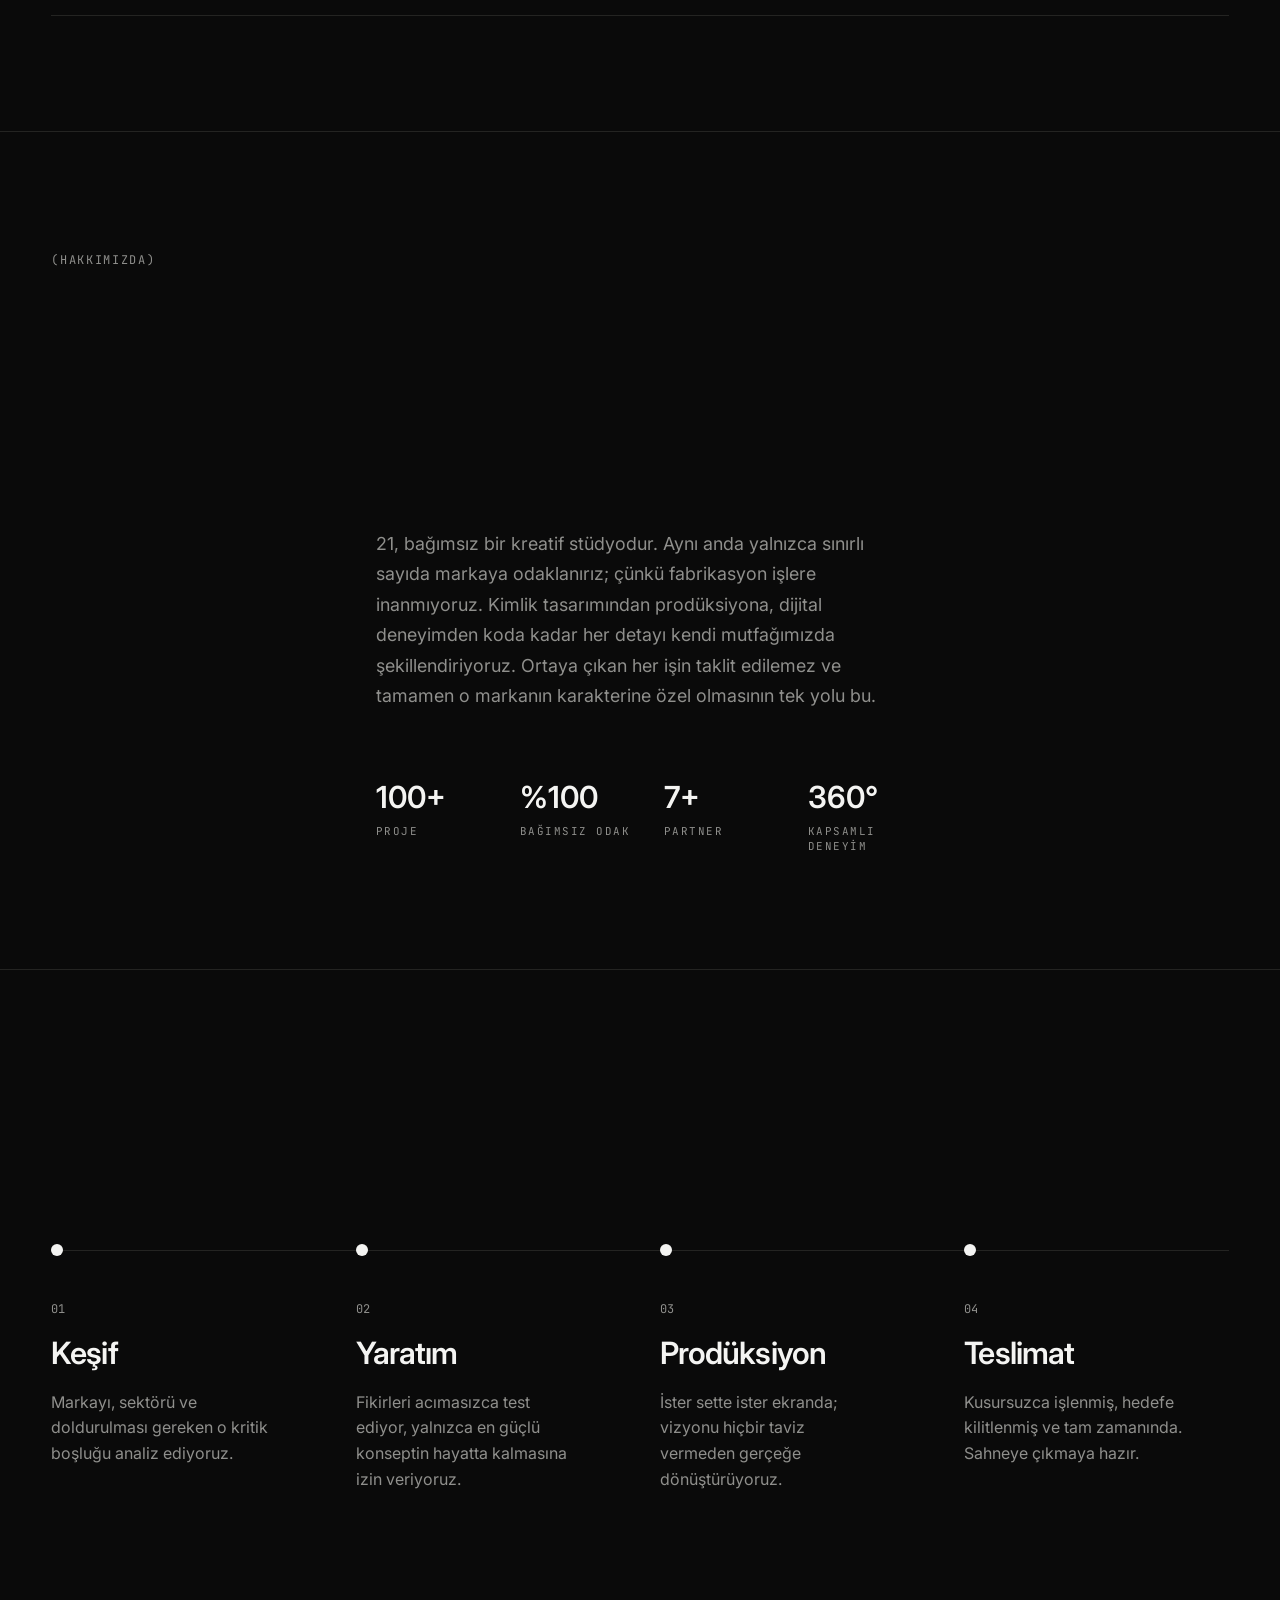
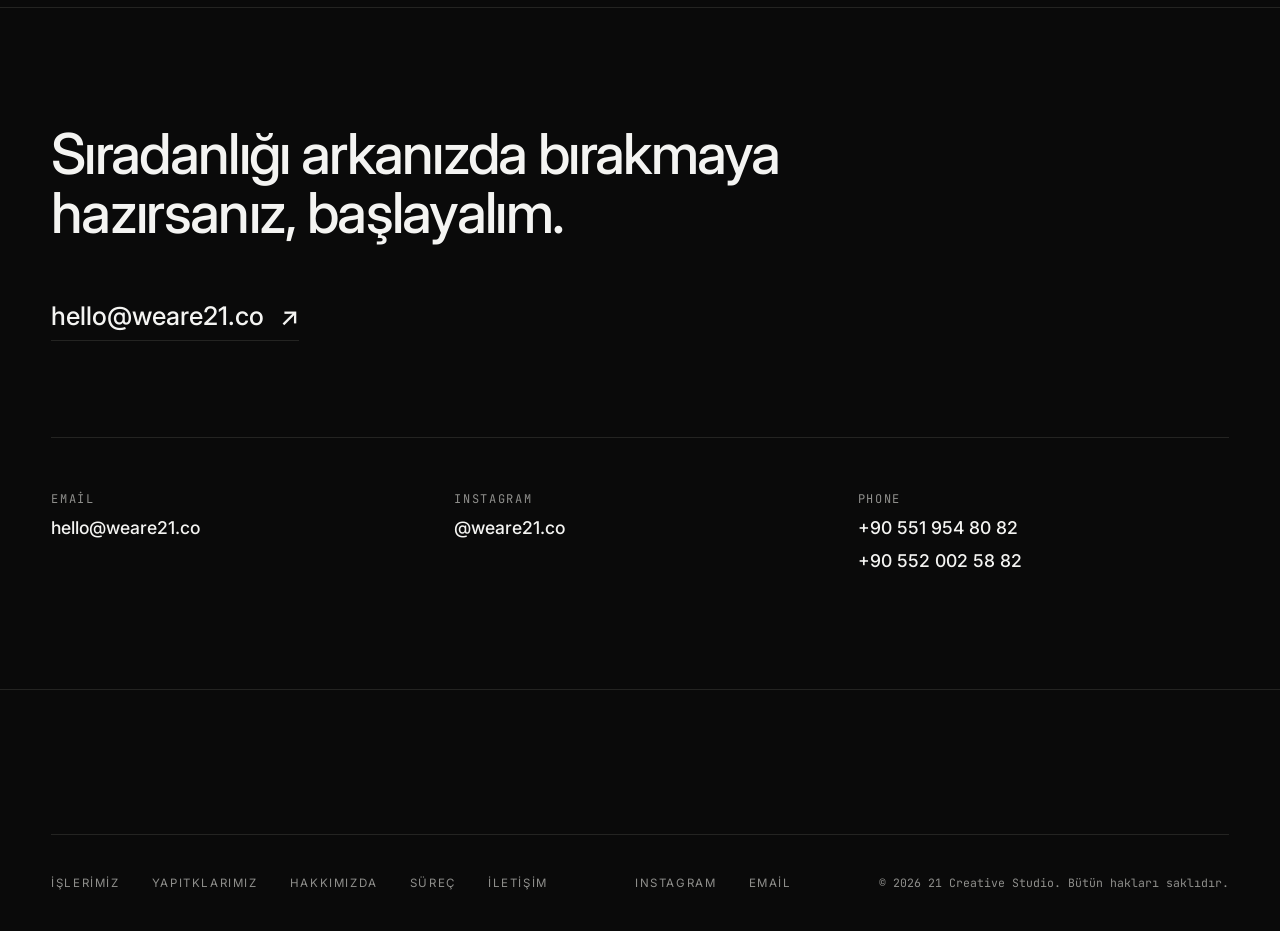
==== commit b6e2bef9: "index.html" ====
--- a/index.html
+++ b/index.html
@@ -72,7 +72,7 @@
     <img src="logo.png" alt="WeAre21 Logo" class="hero__logo">
   </h1>
       <p class="hero__subtitle reveal-up" style="--d:0.3s">Creative Studio.</p>
-      <p class="hero__tags reveal-up" style="--d:0.5s"> Sosyal Medya <span>/</span> Fotoğraf <span>/</span> Marka Kimliği </p>
+      <p class="hero__tags reveal-up" style="--d:0.5s">Dijital Medya<span>/</span>Fotoğraf<span>/</span>Marka Kimliği</p>
     </div>
 
     <div class="hero__cta reveal-up" style="--d:0.7s">
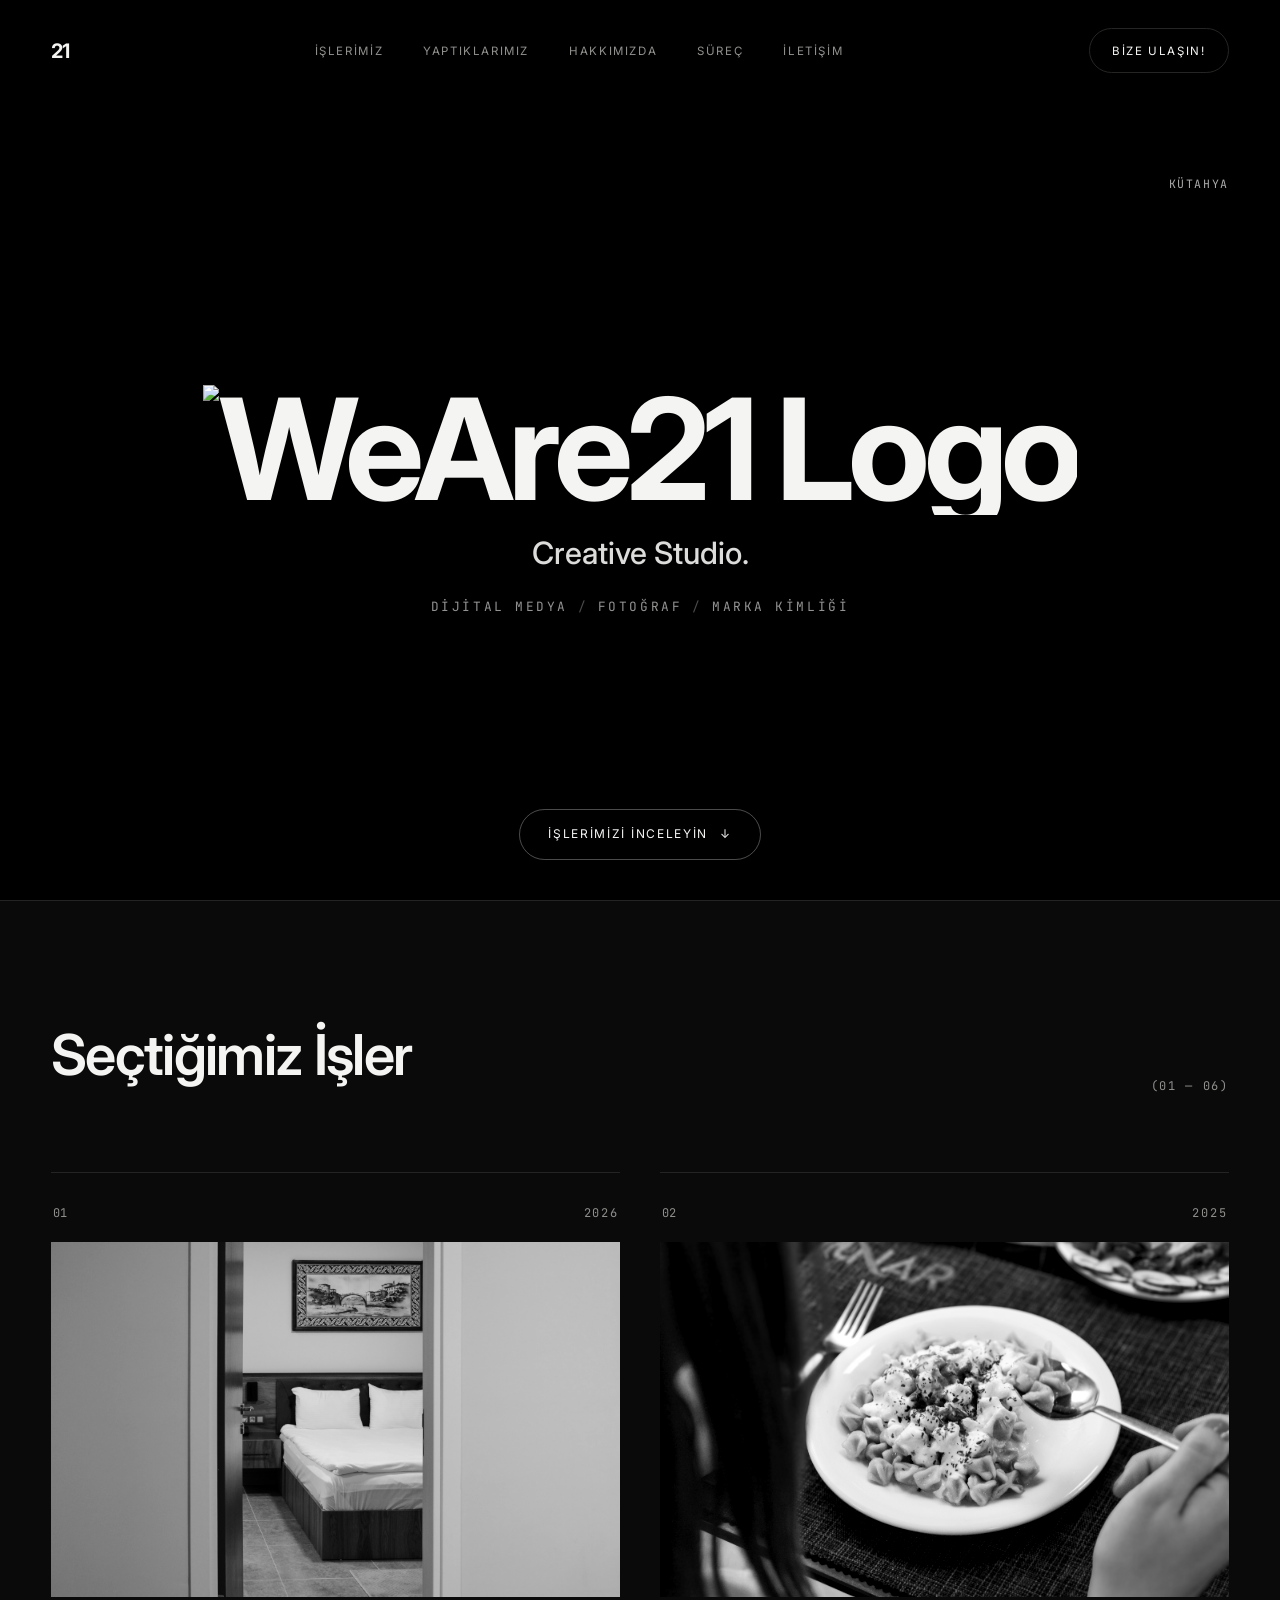
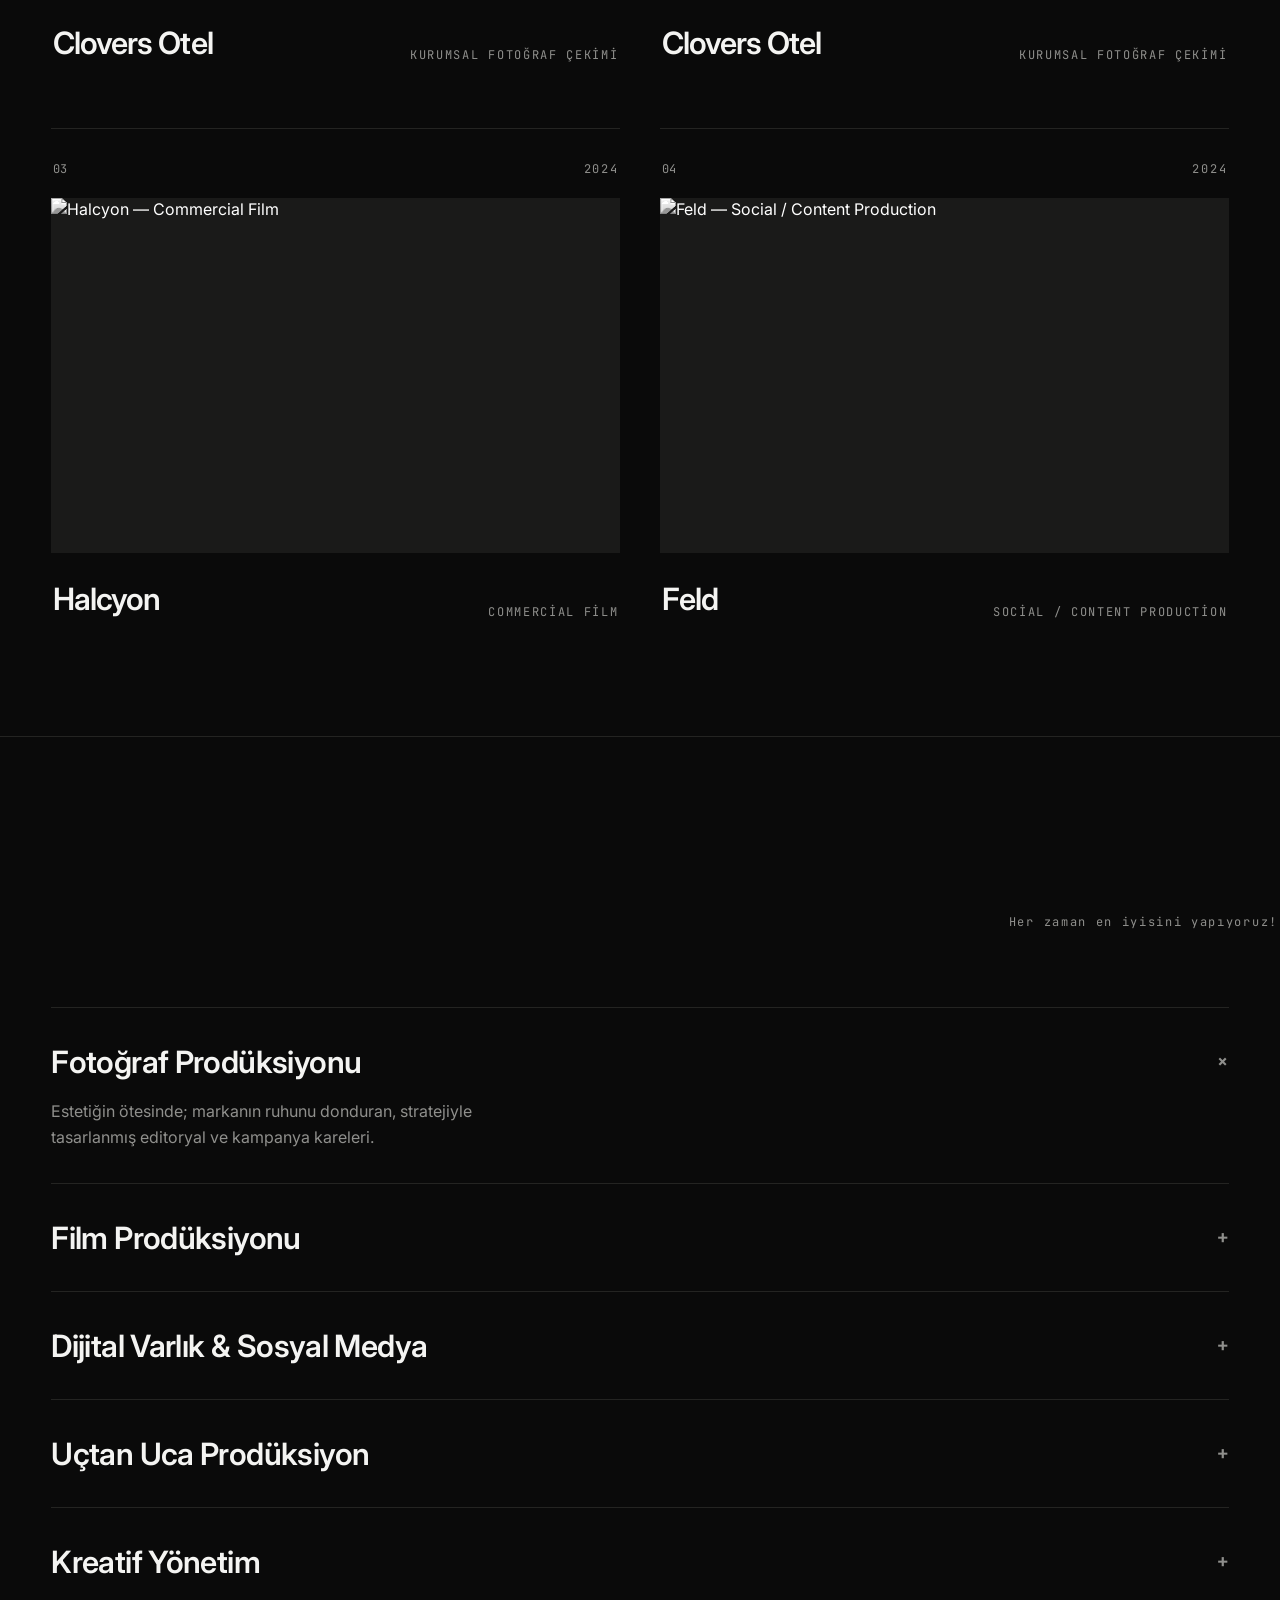
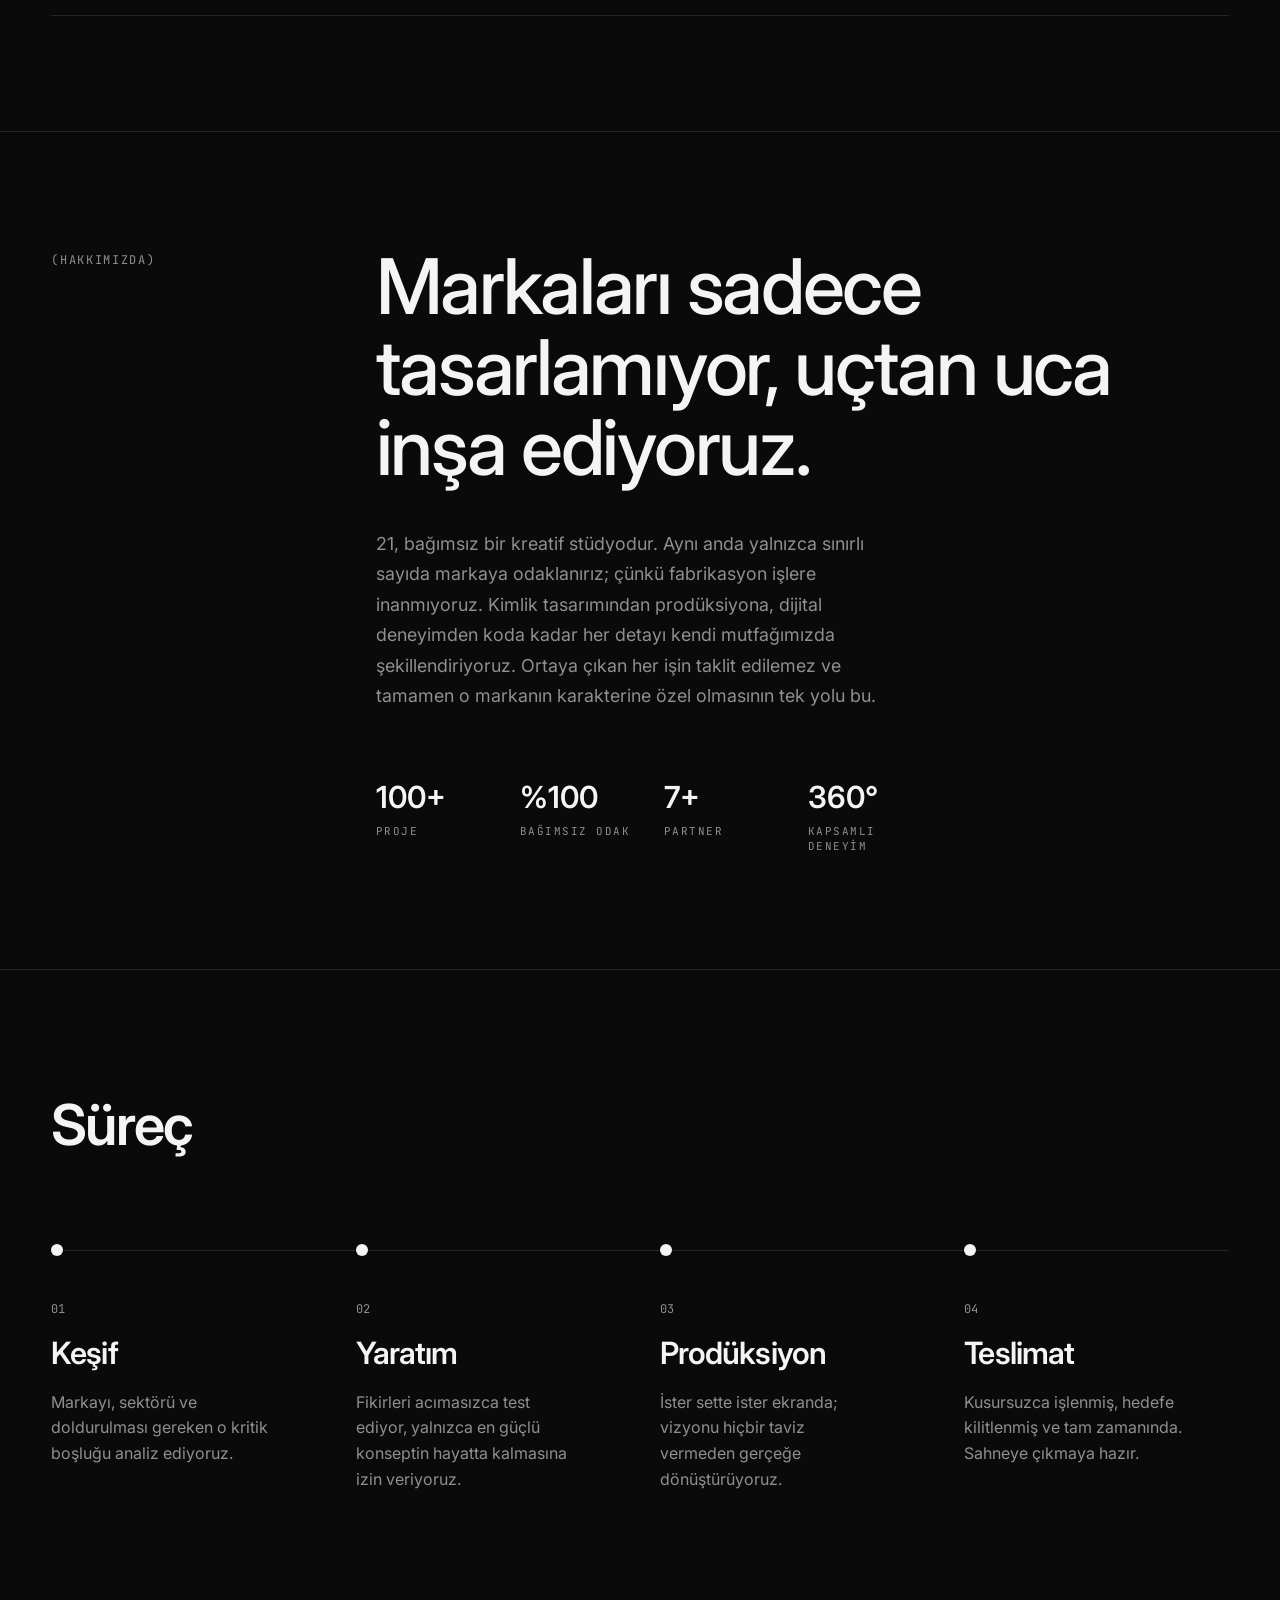
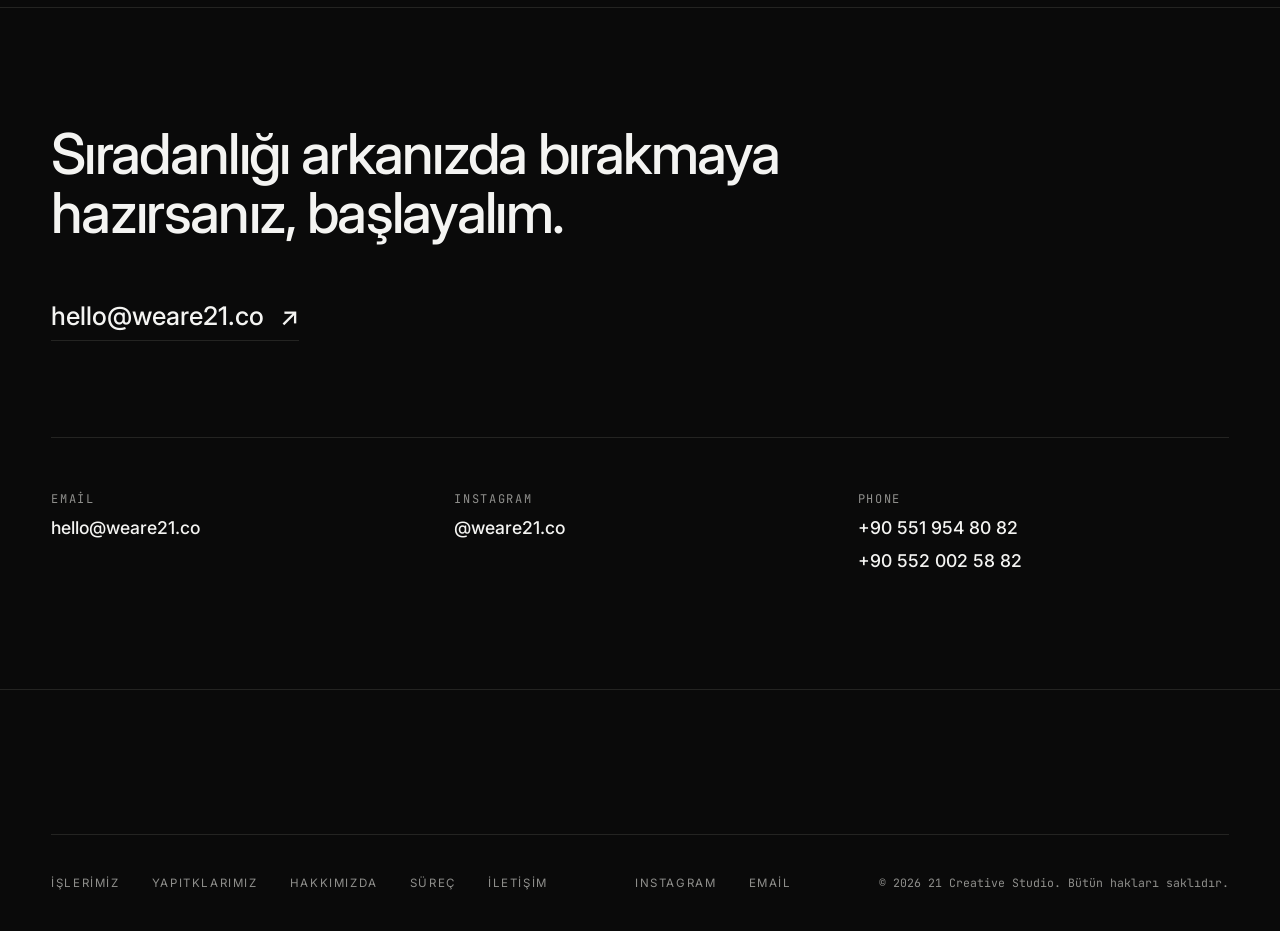
==== commit 03595eec: "index.html" ====
--- a/index.html
+++ b/index.html
@@ -69,7 +69,7 @@
 
     <div class="hero__center">
       <h1 class="hero__title reveal-up" style="--d:0.1s">
-    <img src="logo.png" alt="WeAre21 Logo" class="hero__logo">
+    <img src="IMG_1509.png" alt="WeAre21 Logo" class="hero__logo">
   </h1>
       <p class="hero__subtitle reveal-up" style="--d:0.3s">Creative Studio.</p>
       <p class="hero__tags reveal-up" style="--d:0.5s">Dijital Medya<span>/</span>Fotoğraf<span>/</span>Marka Kimliği</p>
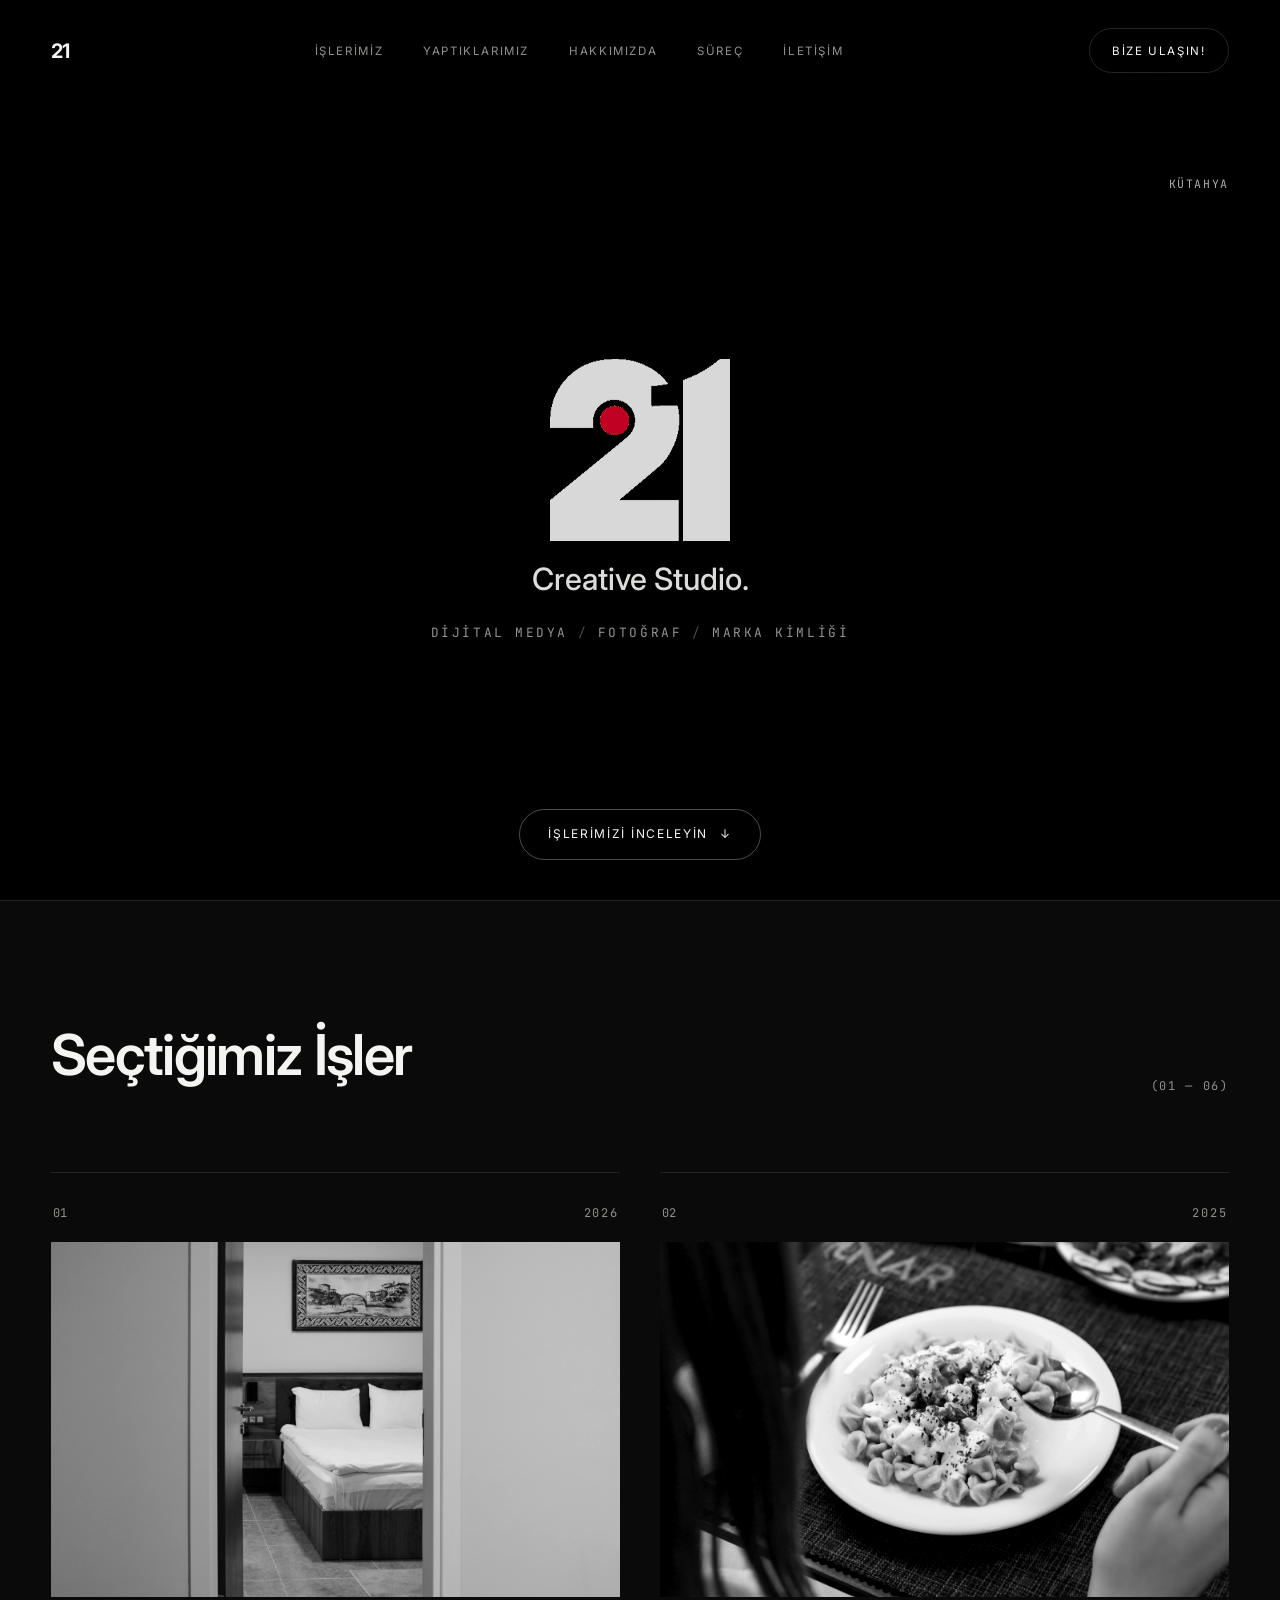
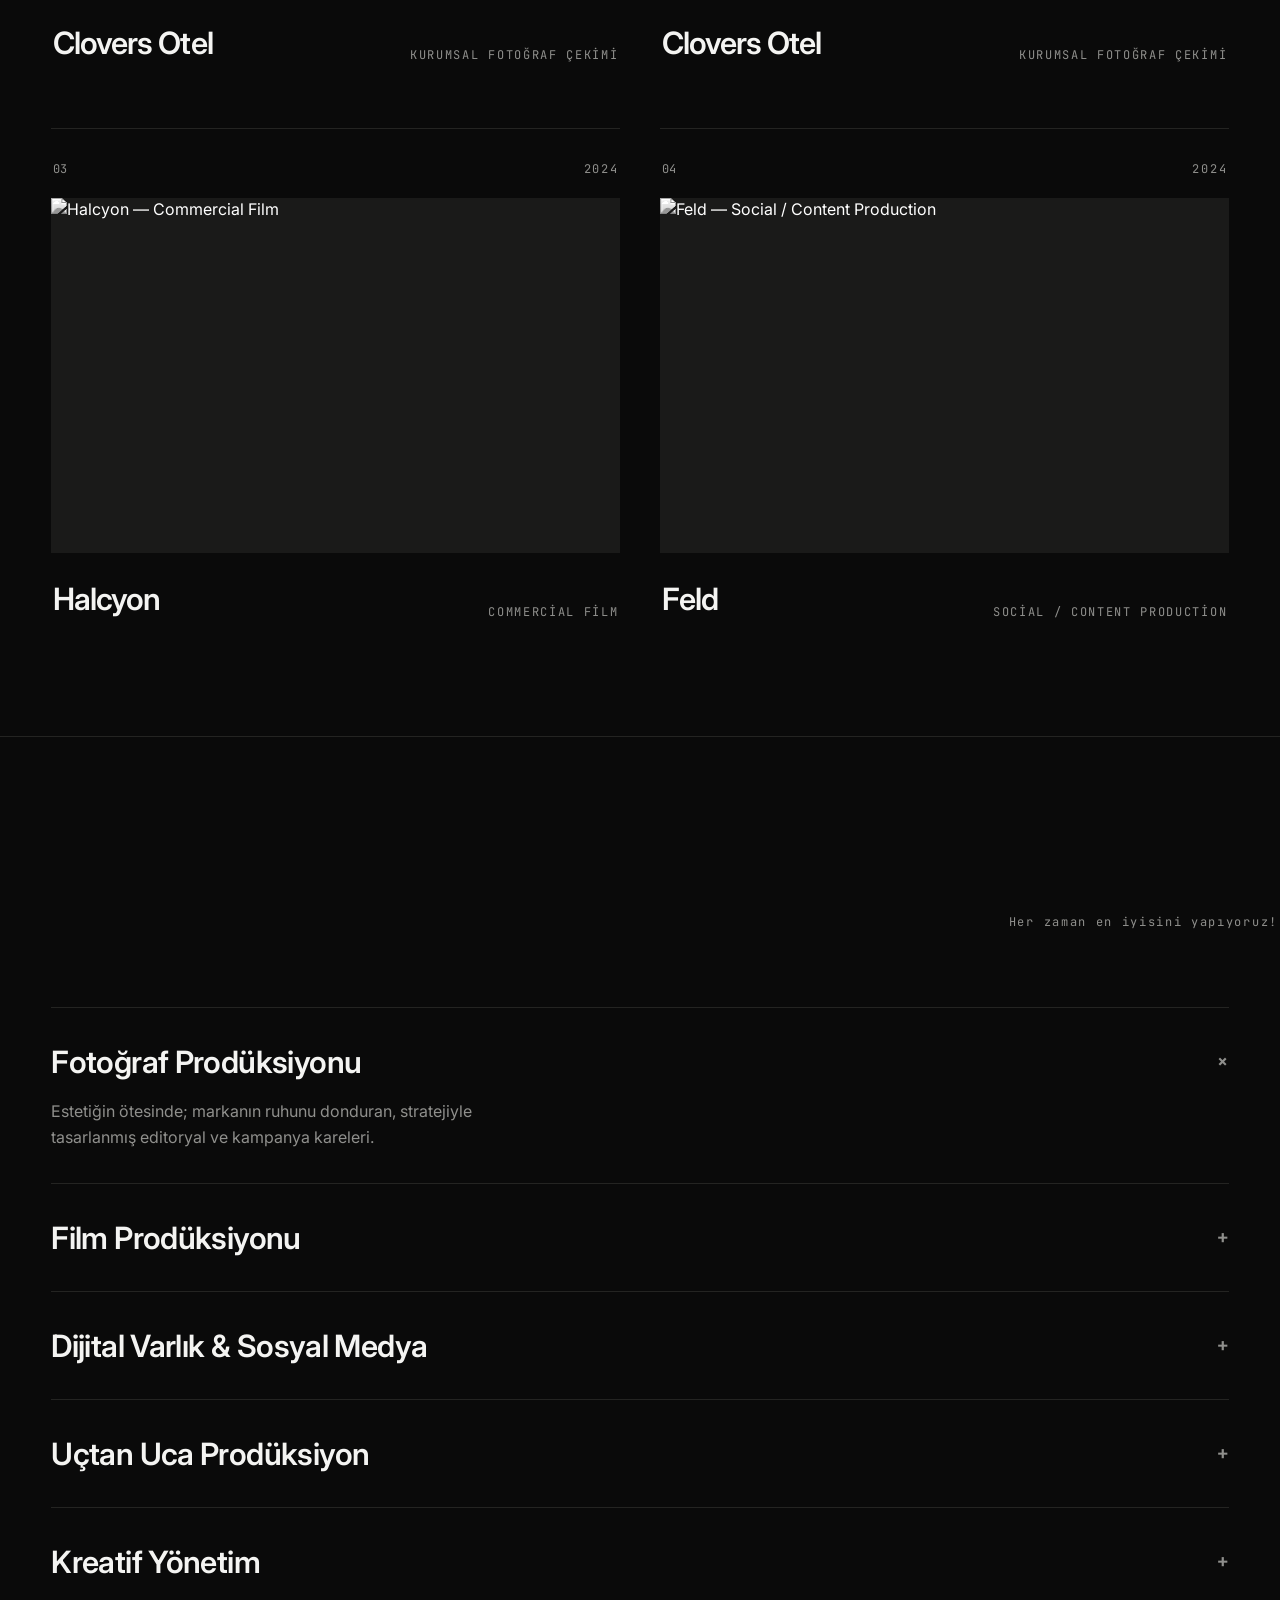
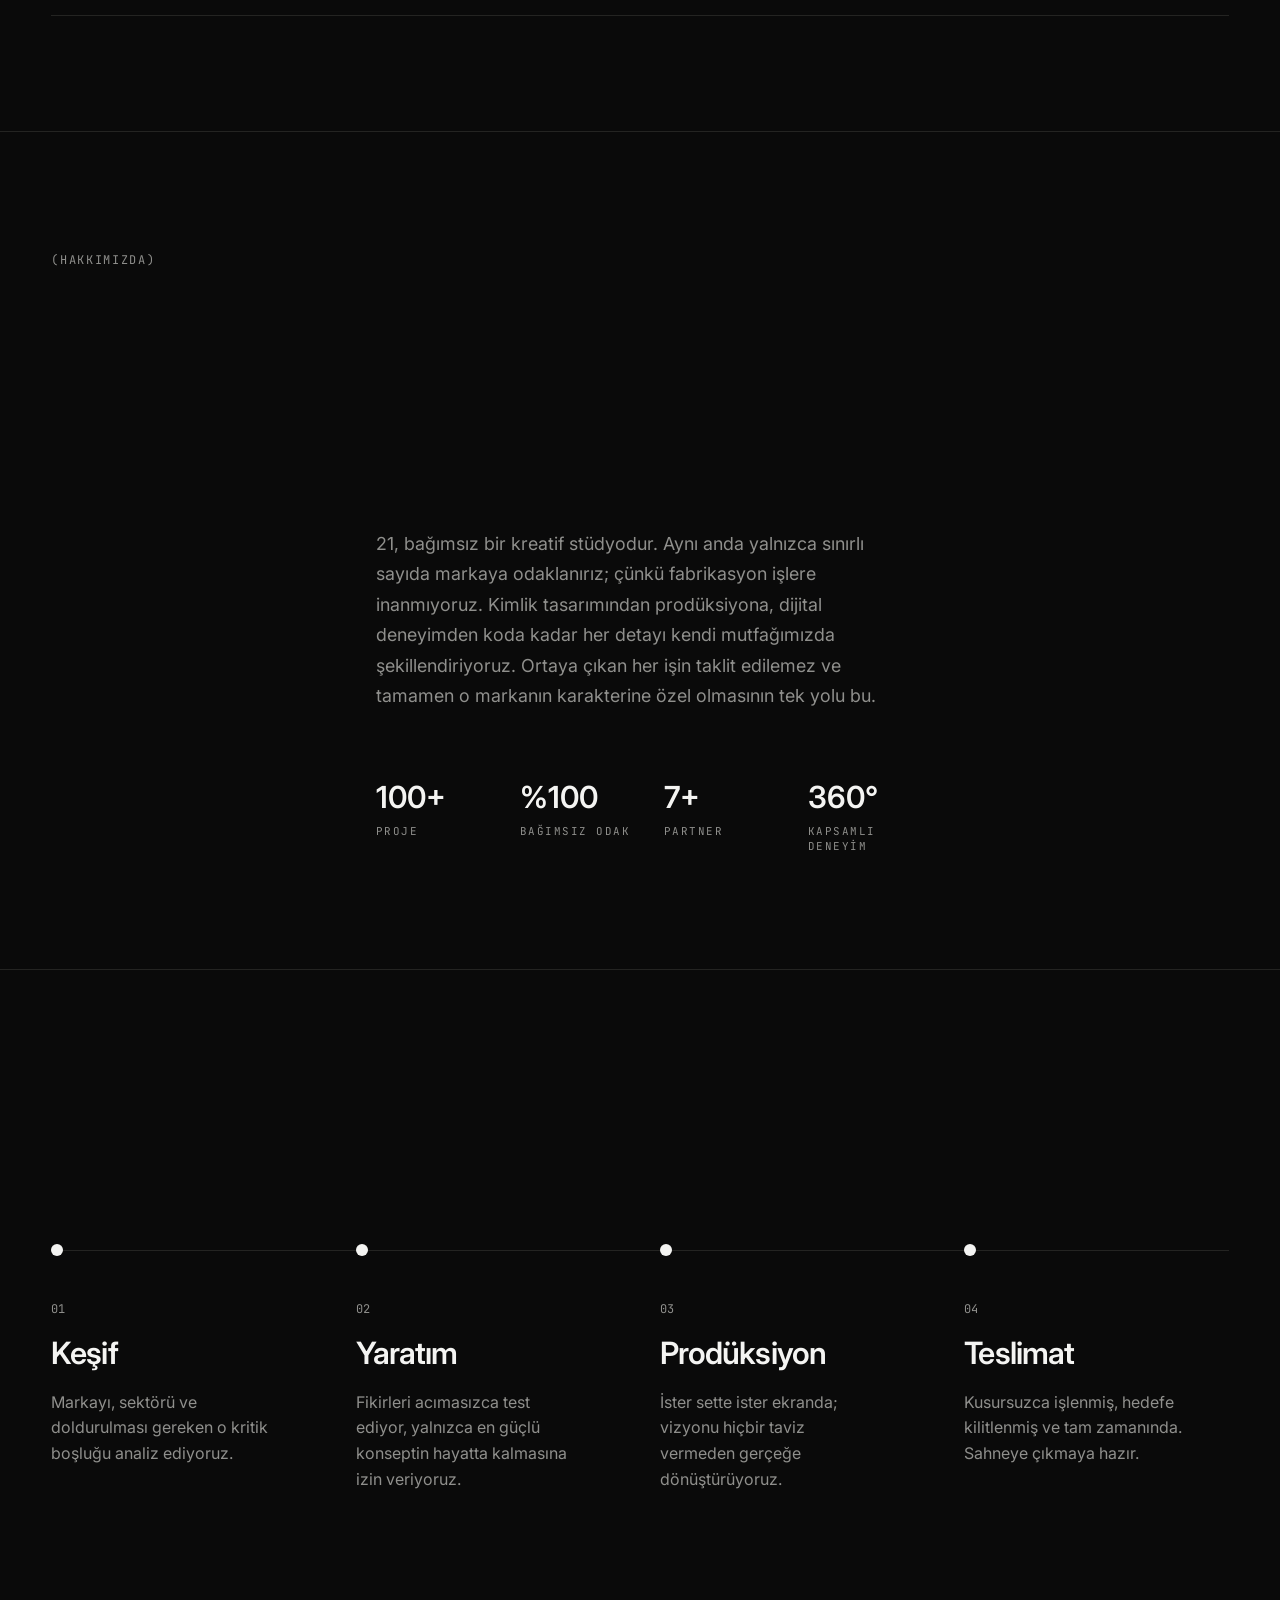
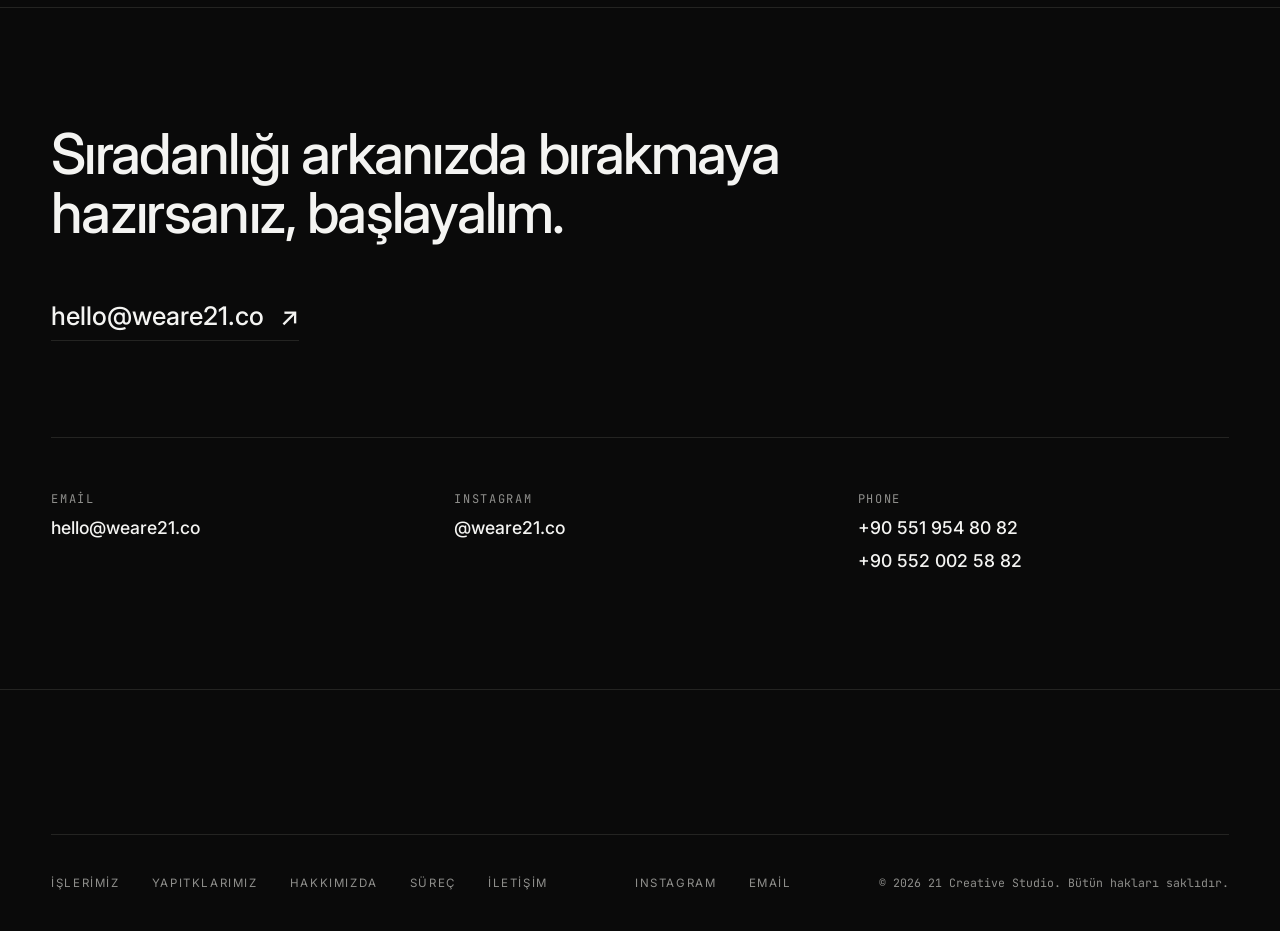
==== commit 2bac4df6: "index.html" ====
--- a/index.html
+++ b/index.html
@@ -69,7 +69,7 @@
 
     <div class="hero__center">
       <h1 class="hero__title reveal-up" style="--d:0.1s">
-    <img src="IMG_1509.png" alt="WeAre21 Logo" class="hero__logo">
+    <img src="logo.png" alt="WeAre21 Logo" class="hero__logo">
   </h1>
       <p class="hero__subtitle reveal-up" style="--d:0.3s">Creative Studio.</p>
       <p class="hero__tags reveal-up" style="--d:0.5s">Dijital Medya<span>/</span>Fotoğraf<span>/</span>Marka Kimliği</p>
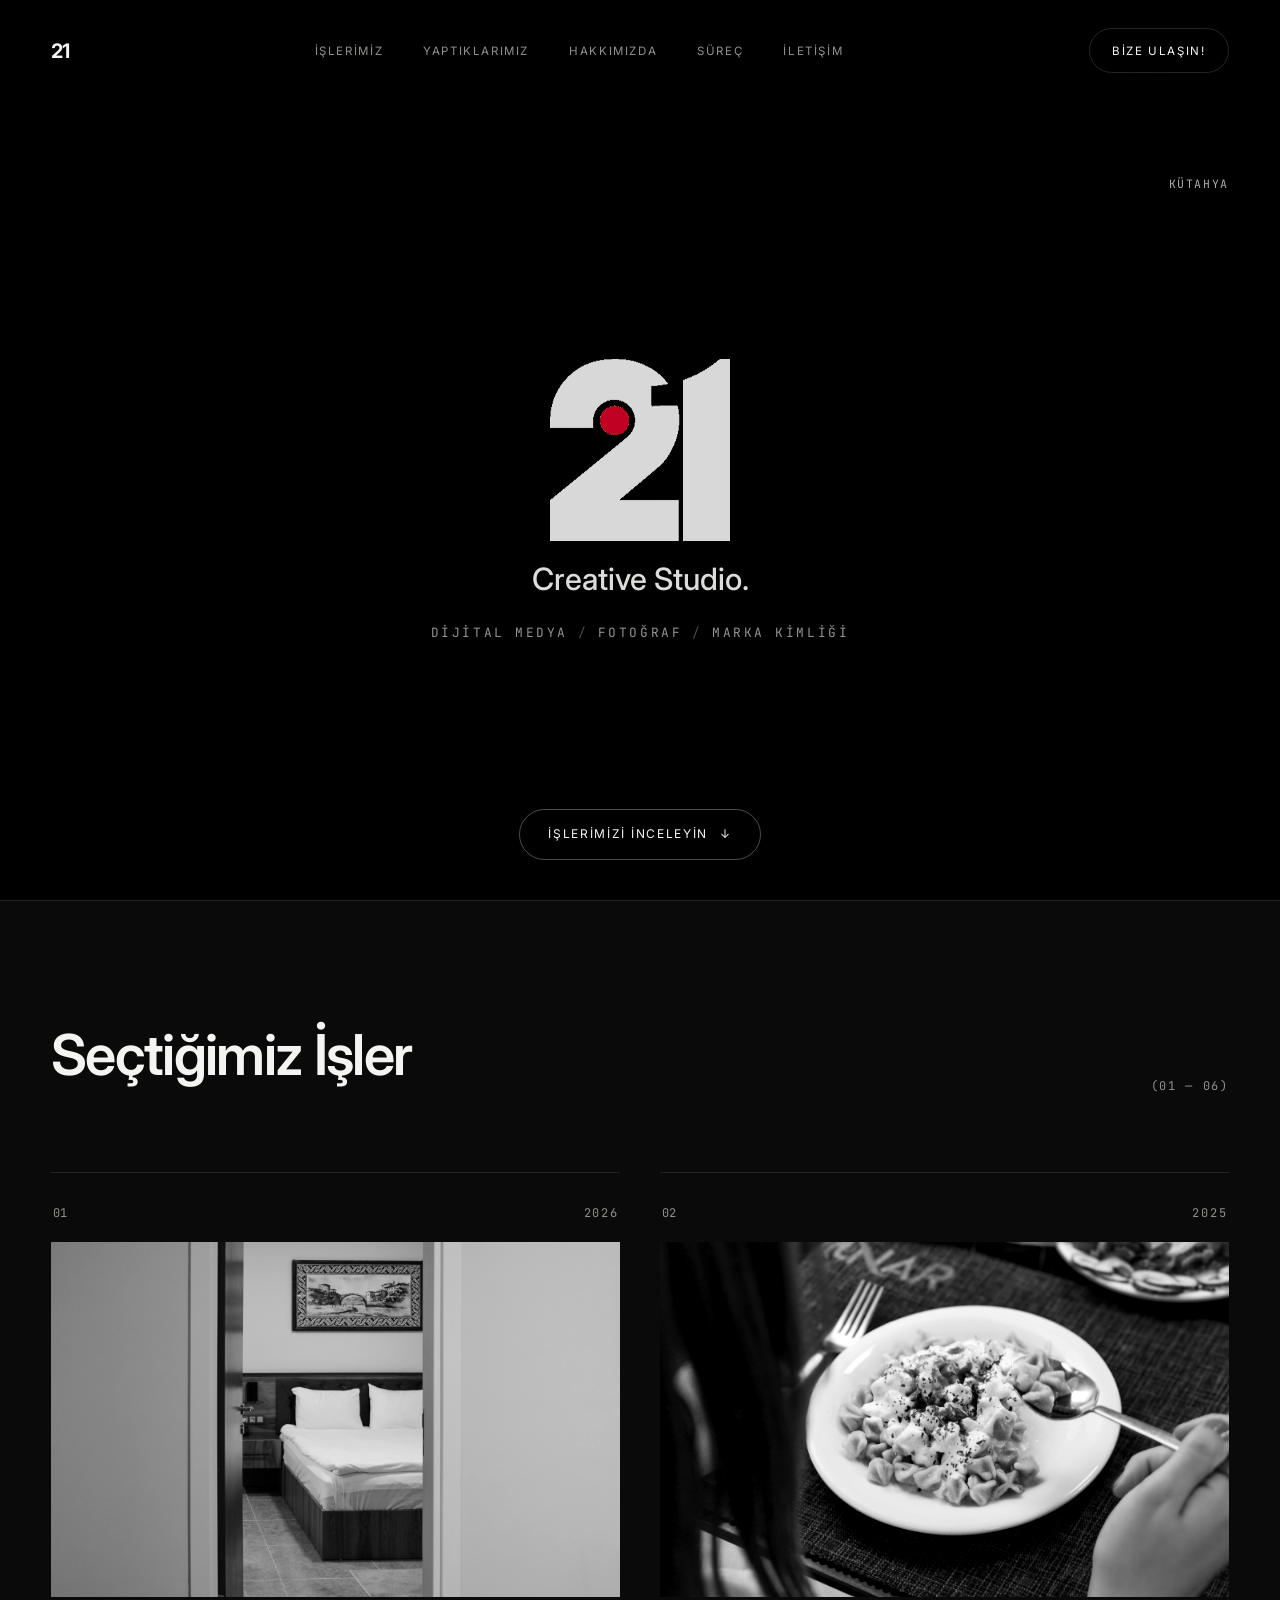
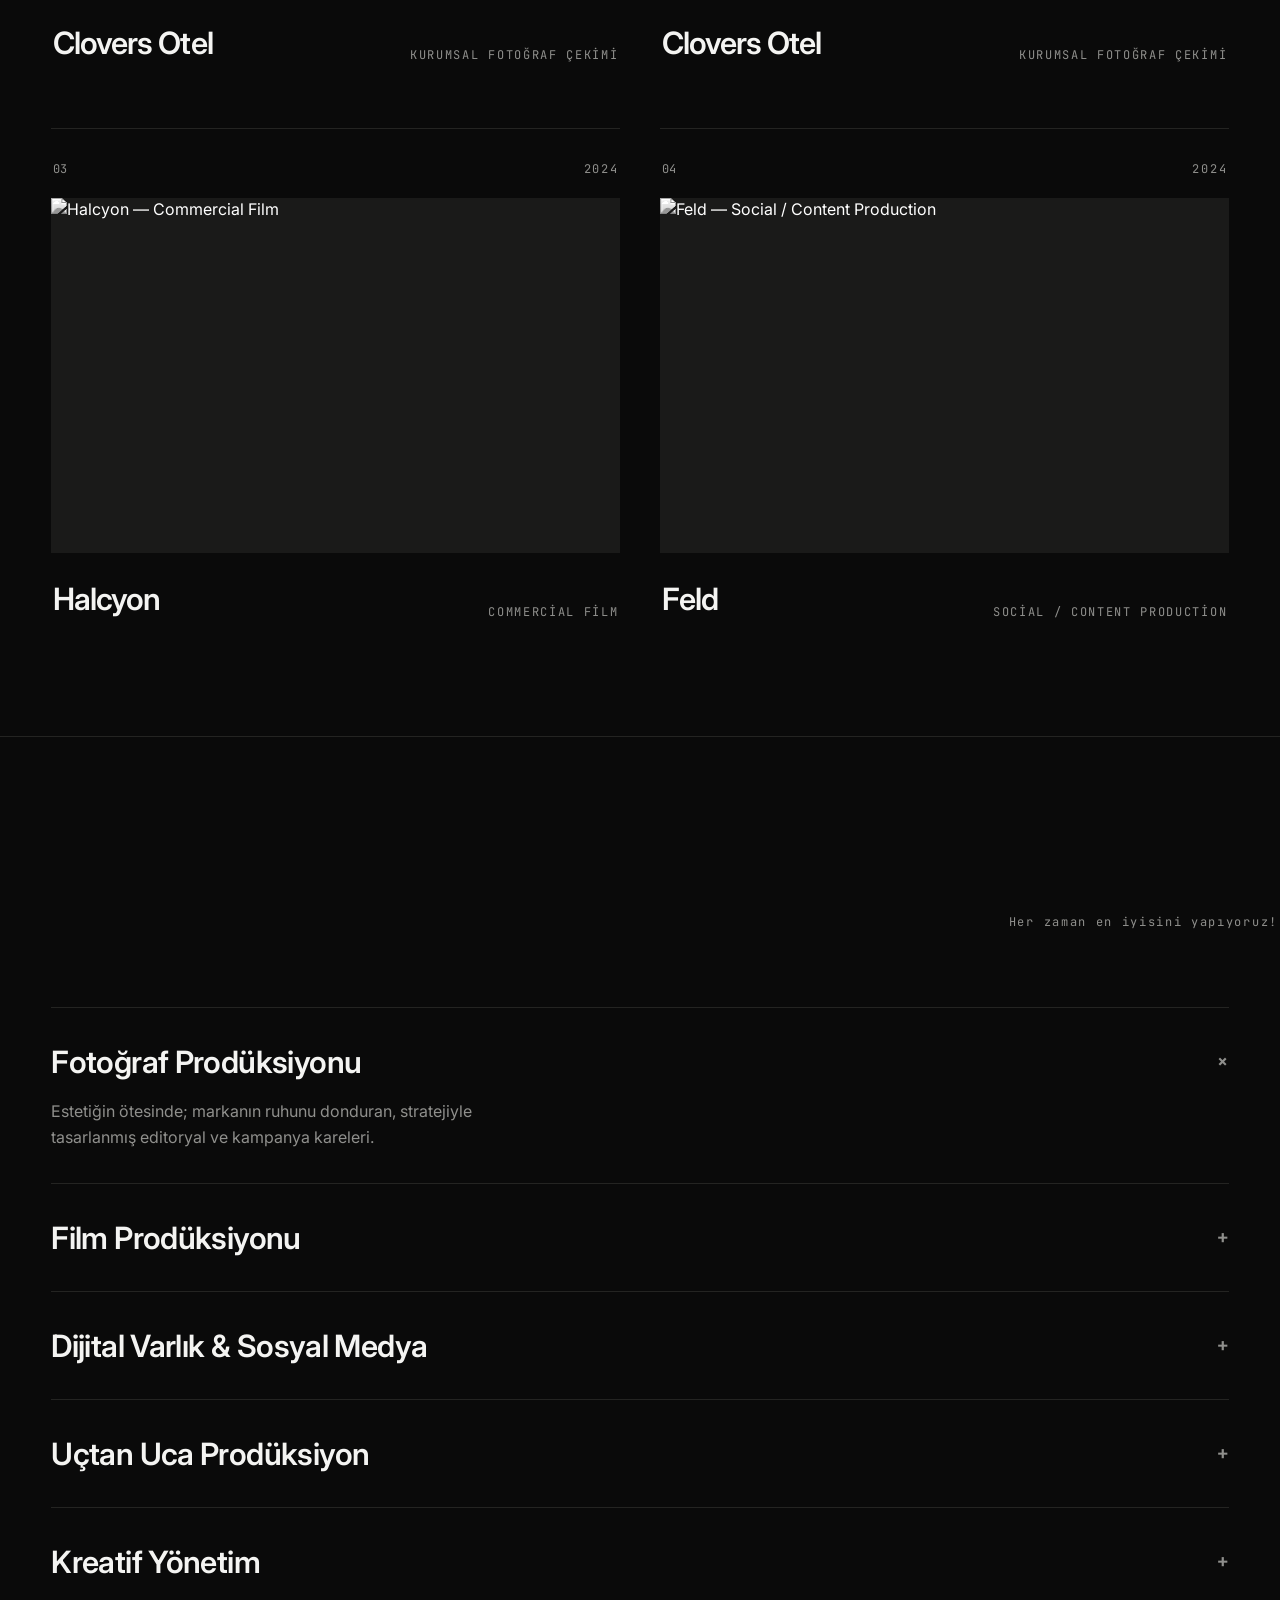
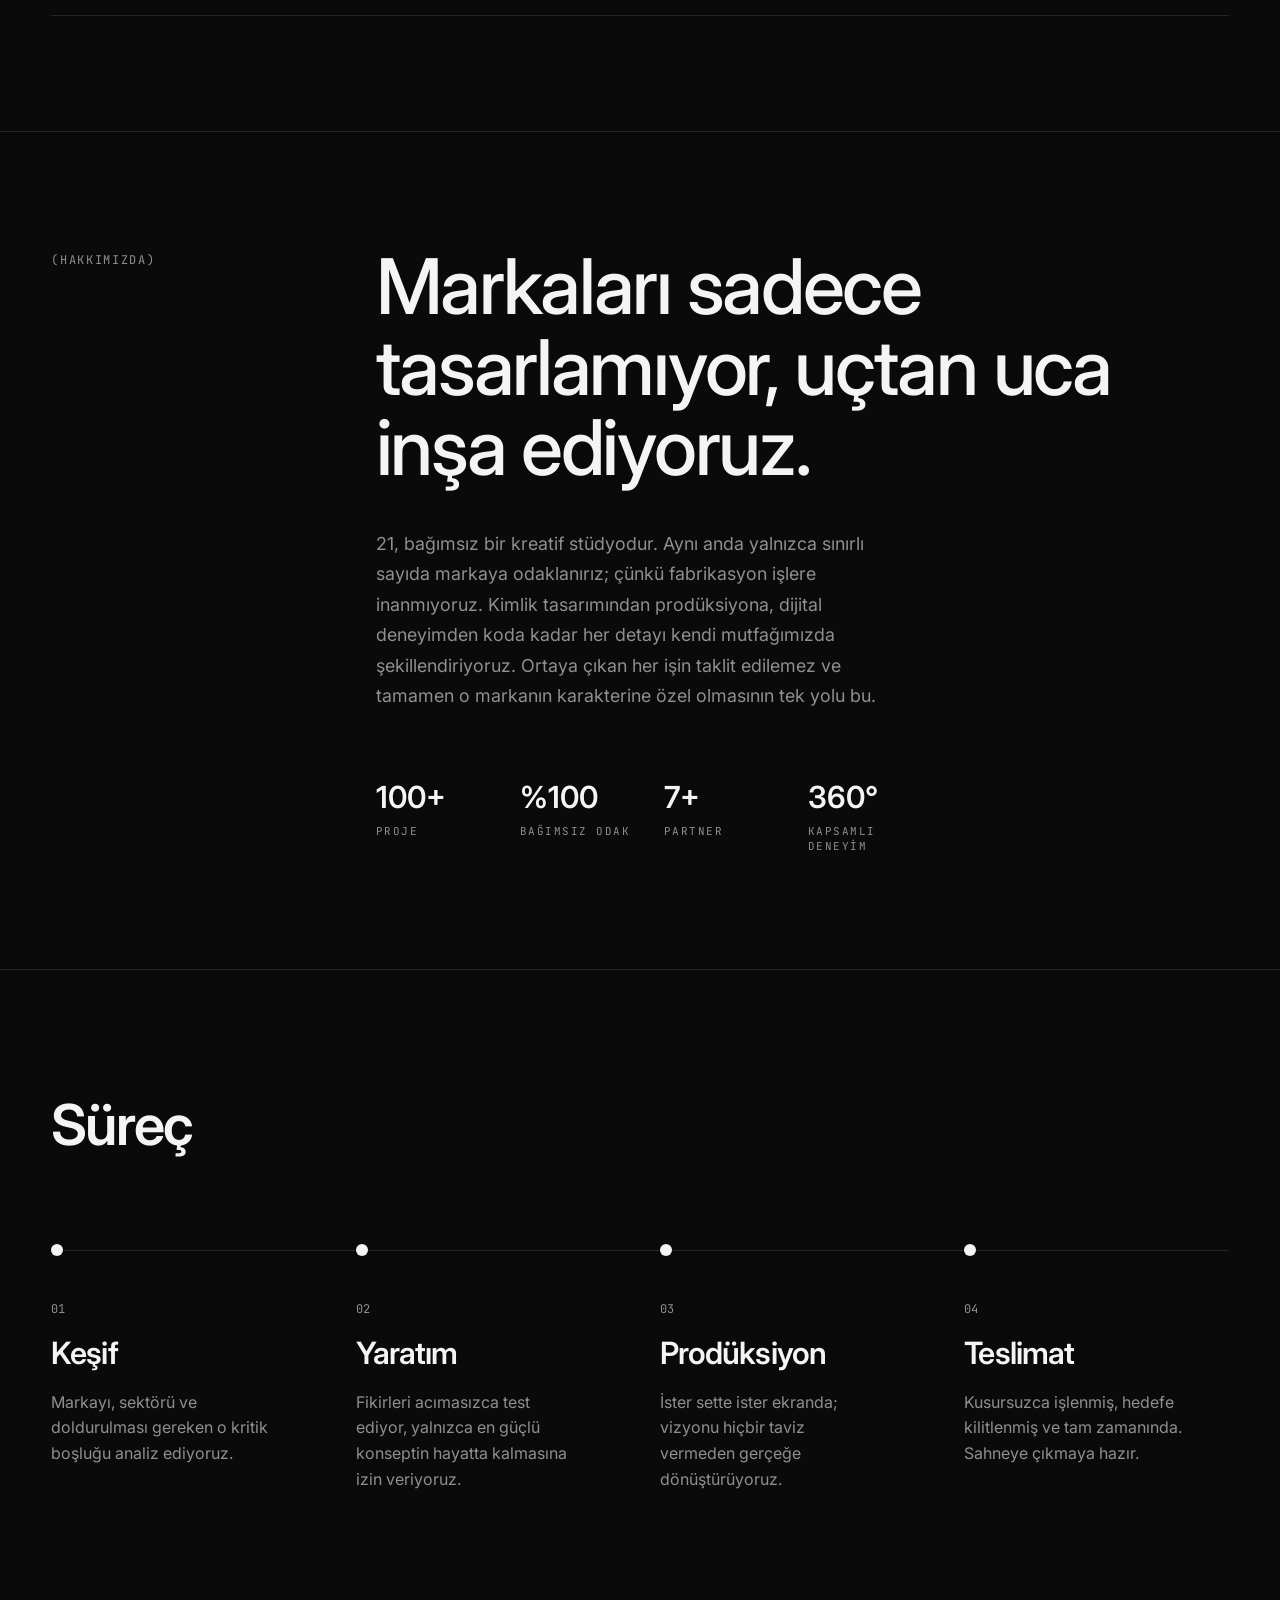
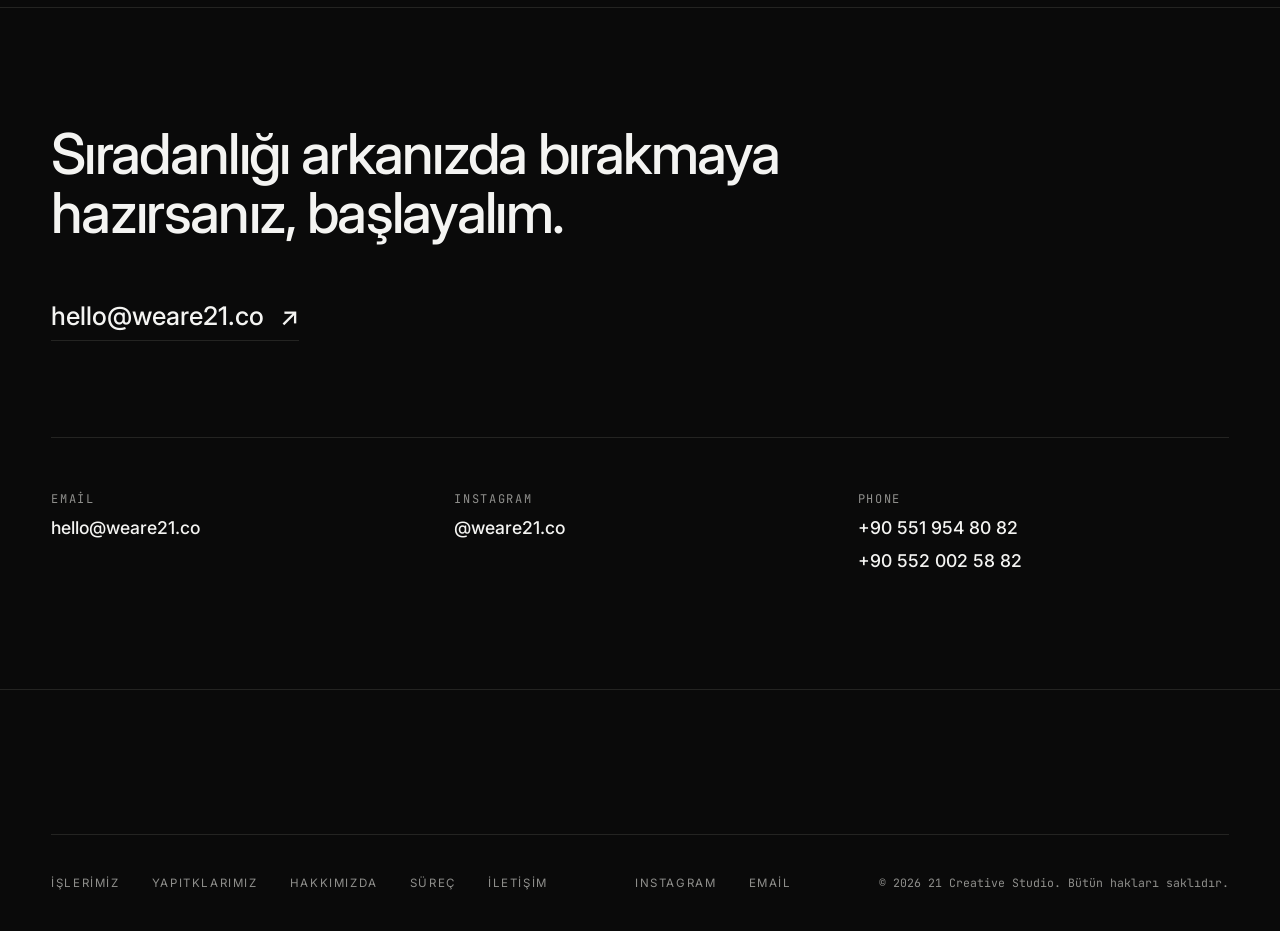
==== commit 950fb4a9: "index.html" ====
--- a/index.html
+++ b/index.html
@@ -27,7 +27,7 @@
     <a href="#top" class="navbar__logo">21</a>
 
     <nav class="navbar__links">
-      <a href="#work">İşlerimiz</a>
+      <a href="index2.html">İşlerimiz</a>
       <a href="#services">Yaptıklarımız</a>
       <a href="#about">Hakkımızda</a>
       <a href="#process">Süreç</a>
